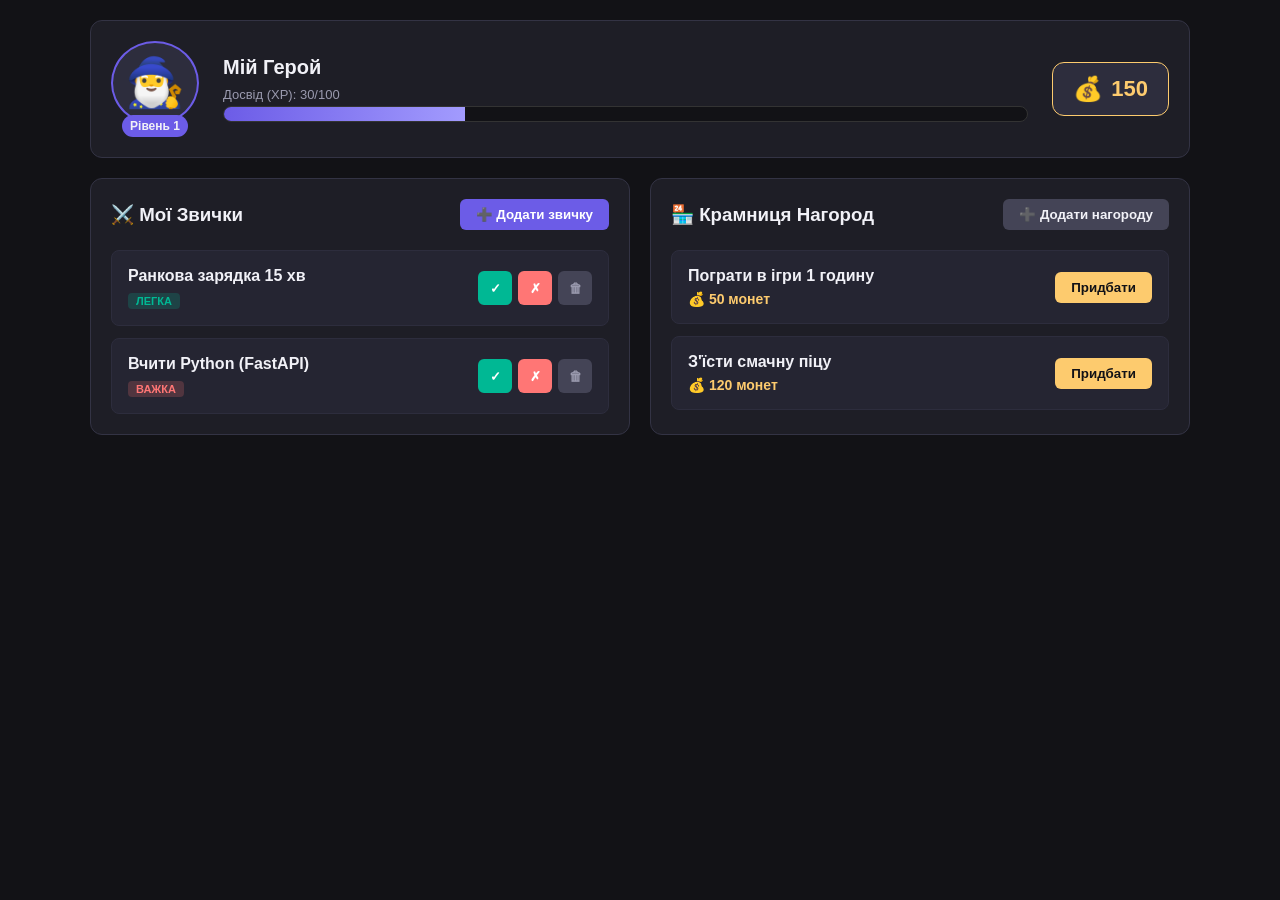
==== frontend/index.html @ 63338937 "feat: додано структуру папок та перші файли" ====
<!DOCTYPE html>
<html lang="ua">
<head>
    <meta charset="UTF-8">
    <meta name="viewport" content="width=device-width, initial-scale=1.0">
    <title>HabitRPG - Трекер Звичок</title>
    <link rel="stylesheet" href="style.css">
</head>
<body>

    <div class="app-container">
        
        <header class="profile-header">
            <div class="avatar-container">
                <div class="avatar-placeholder">🧙‍♂️</div>
                <div class="level-badge">Рівень <span id="hero-level">1</span></div>
            </div>
            
            <div class="stats-container">
                <h2 class="hero-name">Мій Герой</h2>
                
                <div class="stat-bar-container">
                    <span class="stat-label">Досвід (XP): <span id="xp-text">30/100</span></span>
                    <div class="bar-outer">
                        <div id="xp-bar-inner" class="bar-inner xp-color" style="width: 30%;"></div>
                    </div>
                </div>
            </div>

            <div class="gold-container">
                <span class="gold-icon">💰</span>
                <span id="gold-count" class="gold-value">150</span>
            </div>
        </header>

        <main class="main-content">
            
            <section class="column-section habits-section">
                <div class="section-header">
                    <h3>⚔️ Мої Звички</h3>
                    <button id="add-habit-btn" class="btn btn-primary">➕ Додати звичку</button>
                </div>

                <div id="habits-list" class="cards-list">
                    
                    <div class="card habit-card" data-id="1">
                        <div class="card-info">
                            <h4 class="card-title">Ранкова зарядка 15 хв</h4>
                            <span class="badge badge-easy">Легка</span>
                        </div>
                        <div class="card-actions">
                            <button class="action-btn btn-success" title="Виконано">✓</button>
                            <button class="action-btn btn-danger" title="Пропущено">✗</button>
                            <button class="action-btn btn-delete" title="Видалити">🗑</button>
                        </div>
                    </div>

                    <div class="card habit-card" data-id="2">
                        <div class="card-info">
                            <h4 class="card-title">Вчити Python (FastAPI)</h4>
                            <span class="badge badge-hard">Важка</span>
                        </div>
                        <div class="card-actions">
                            <button class="action-btn btn-success" title="Виконано">✓</button>
                            <button class="action-btn btn-danger" title="Пропущено">✗</button>
                            <button class="action-btn btn-delete" title="Видалити">🗑</button>
                        </div>
                    </div>

                </div>
            </section>

            <section class="column-section shop-section">
                <div class="section-header">
                    <h3>🏪 Крамниця Нагород</h3>
                    <button id="add-reward-btn" class="btn btn-secondary">➕ Додати нагороду</button>
                </div>

                <div id="rewards-list" class="cards-list">
                    
                    <div class="card reward-card" data-id="101">
                        <div class="card-info">
                            <h4 class="card-title">Пограти в ігри 1 годину</h4>
                            <div class="reward-cost">💰 50 монет</div>
                        </div>
                        <button class="btn btn-buy">Придбати</button>
                    </div>

                    <div class="card reward-card" data-id="102">
                        <div class="card-info">
                            <h4 class="card-title">З'їсти смачну піцу</h4>
                            <div class="reward-cost">💰 120 монет</div>
                        </div>
                        <button class="btn btn-buy">Придбати</button>
                    </div>

                </div>
            </section>

        </main>

        <div id="habit-modal" class="modal-overlay hidden">
            <div class="modal-window">
                <h4>Створення нової звички</h4>
                <form id="habit-form">
                    <div class="form-group">
                        <label for="habit-title">Назва звички:</label>
                        <input type="text" id="habit-title" placeholder="Наприклад: Пити воду" required>
                    </div>
                    <div class="form-group">
                        <label for="habit-difficulty">Складність (впливає на нагороду):</label>
                        <select id="habit-difficulty">
                            <option value="easy">Легка (+10 XP)</option>
                            <option value="medium">Середня (+20 XP)</option>
                            <option value="hard">Важка (+40 XP)</option>
                        </select>
                    </div>
                    <div class="modal-buttons">
                        <button type="button" id="modal-cancel-btn" class="btn btn-secondary">Скасувати</button>
                        <button type="submit" class="btn btn-primary">Зберегти</button>
                    </div>
                </form>
            </div>
        </div>

    </div>

</body>
</html>
---- frontend/style.css ----
/* Базові скидання та змінні */
:root {
    --bg-color: #121216;
    --panel-bg: #1e1e26;
    --card-bg: #252532;
    --text-color: #f1f1f7;
    --text-muted: #9a9aae;
    --primary-color: #6c5ce7;
    --secondary-color: #a29bfe;
    --success-color: #00b894;
    --danger-color: #ff7675;
    --gold-color: #fdcb6e;
    --border-radius: 12px;
}

* {
    box-sizing: border-box;
    margin: 0;
    padding: 0;
    font-family: 'Segoe UI', Tahoma, Geneva, Verdana, sans-serif;
}

body {
    background-color: var(--bg-color);
    color: var(--text-color);
    padding: 20px;
    display: flex;
    justify-content: center;
}

.app-container {
    width: 100%;
    max-width: 1100px;
    display: flex;
    flex-direction: column;
    gap: 20px;
}

/* 1. СТИЛІ ПРОФІЛЮ ГЕРОЯ */
.profile-header {
    background-color: var(--panel-bg);
    padding: 20px;
    border-radius: var(--border-radius);
    display: flex;
    align-items: center;
    gap: 24px;
    border: 1px solid #333344;
}

.avatar-container {
    position: relative;
    display: flex;
    flex-direction: column;
    align-items: center;
}

.avatar-placeholder {
    font-size: 48px;
    background: #2d2d3d;
    padding: 12px;
    border-radius: 50%;
    border: 2px solid var(--primary-color);
}

.level-badge {
    background-color: var(--primary-color);
    font-size: 12px;
    padding: 4px 8px;
    border-radius: 20px;
    font-weight: bold;
    margin-top: -10px;
    z-index: 1;
}

.stats-container {
    flex-grow: 1;
    display: flex;
    flex-direction: column;
    gap: 8px;
}

.hero-name {
    font-size: 20px;
}

.stat-bar-container {
    display: flex;
    flex-direction: column;
    gap: 4px;
}

.stat-label {
    font-size: 13px;
    color: var(--text-muted);
}

.bar-outer {
    background-color: #121216;
    height: 16px;
    border-radius: 8px;
    overflow: hidden;
    border: 1px solid #333;
}

.bar-inner {
    height: 100%;
    transition: width 0.3s ease;
}

.xp-color {
    background: linear-gradient(90deg, var(--primary-color), var(--secondary-color));
}

.gold-container {
    display: flex;
    align-items: center;
    gap: 8px;
    background-color: #2d2d3d;
    padding: 12px 20px;
    border-radius: var(--border-radius);
    border: 1px solid var(--gold-color);
}

.gold-icon {
    font-size: 24px;
}

.gold-value {
    font-size: 22px;
    font-weight: bold;
    color: var(--gold-color);
}

/* СТИЛІ ОСНОВНОГО КОНТЕНТУ (Два стовпчики) */
.main-content {
    display: flex;
    flex-wrap: wrap;
    gap: 20px;
}

.column-section {
    flex: 1;
    min-width: 320px;
    background-color: var(--panel-bg);
    padding: 20px;
    border-radius: var(--border-radius);
    border: 1px solid #333344;
}

.section-header {
    display: flex;
    justify-content: space-between;
    align-items: center;
    margin-bottom: 20px;
}

.cards-list {
    display: flex;
    flex-direction: column;
    gap: 12px;
}

/* ЗАГАЛЬНІ СТИЛІ КАРТОК (Звички та Нагороди) */
.card {
    background-color: var(--card-bg);
    padding: 16px;
    border-radius: 8px;
    display: flex;
    justify-content: space-between;
    align-items: center;
    border: 1px solid #2d2d3d;
    transition: transform 0.2s, border-color 0.2s;
}

.card:hover {
    transform: translateY(-2px);
    border-color: #44445c;
}

.card-title {
    font-size: 16px;
    margin-bottom: 6px;
}

/* Бейджи складності */
.badge {
    font-size: 11px;
    padding: 2px 8px;
    border-radius: 4px;
    font-weight: bold;
    text-transform: uppercase;
}
.badge-easy { background-color: rgba(0, 184, 148, 0.2); color: var(--success-color); }
.badge-medium { background-color: rgba(253, 203, 110, 0.2); color: var(--gold-color); }
.badge-hard { background-color: rgba(255, 118, 117, 0.2); color: var(--danger-color); }

/* Кнопки дій на картках */
.card-actions {
    display: flex;
    gap: 6px;
}

.action-btn {
    border: none;
    width: 34px;
    height: 34px;
    border-radius: 6px;
    font-weight: bold;
    cursor: pointer;
    color: white;
    transition: opacity 0.2s;
}

.action-btn:hover { opacity: 0.8; }
.btn-success { background-color: var(--success-color); }
.btn-danger { background-color: var(--danger-color); }
.btn-delete { background-color: #444456; color: var(--text-muted); }
.btn-delete:hover { background-color: var(--danger-color); color: white; }

/* Крамниця */
.reward-cost {
    font-size: 14px;
    color: var(--gold-color);
    font-weight: bold;
}

/* ЗАГАЛЬНІ КНОПКИ */
.btn {
    padding: 8px 16px;
    border-radius: 6px;
    border: none;
    font-weight: bold;
    cursor: pointer;
    transition: background-color 0.2s;
}
.btn-primary { background-color: var(--primary-color); color: white; }
.btn-primary:hover { background-color: #5b4cc4; }
.btn-secondary { background-color: #444456; color: var(--text-color); }
.btn-secondary:hover { background-color: #55556d; }
.btn-buy { background-color: var(--gold-color); color: #121216; }
.btn-buy:hover { background-color: #e1b15b; }

/* 3. МОДАЛЬНЕ ВІКНО */
.modal-overlay {
    position: fixed;
    top: 0; left: 0; width: 100%; height: 100%;
    background-color: rgba(0,0,0,0.7);
    display: flex; justify-content: center; align-items: center;
    z-index: 100;
}

.modal-window {
    background-color: var(--panel-bg);
    padding: 24px;
    border-radius: var(--border-radius);
    width: 100%;
    max-width: 400px;
    border: 1px solid var(--primary-color);
}

.modal-window h4 { margin-bottom: 16px; font-size: 18px; }

.form-group {
    display: flex;
    flex-direction: column;
    gap: 6px;
    margin-bottom: 16px;
}

.form-group label { font-size: 14px; color: var(--text-muted); }

.form-group input, .form-group select {
    padding: 10px;
    border-radius: 6px;
    border: 1px solid #333344;
    background-color: var(--card-bg);
    color: white;
    font-size: 14px;
}

.modal-buttons {
    display: flex;
    justify-content: flex-end;
    gap: 10px;
    margin-top: 20px;
}

/* Клас для приховування елементів (для JS) */
.hidden {
    display: none !important;
}
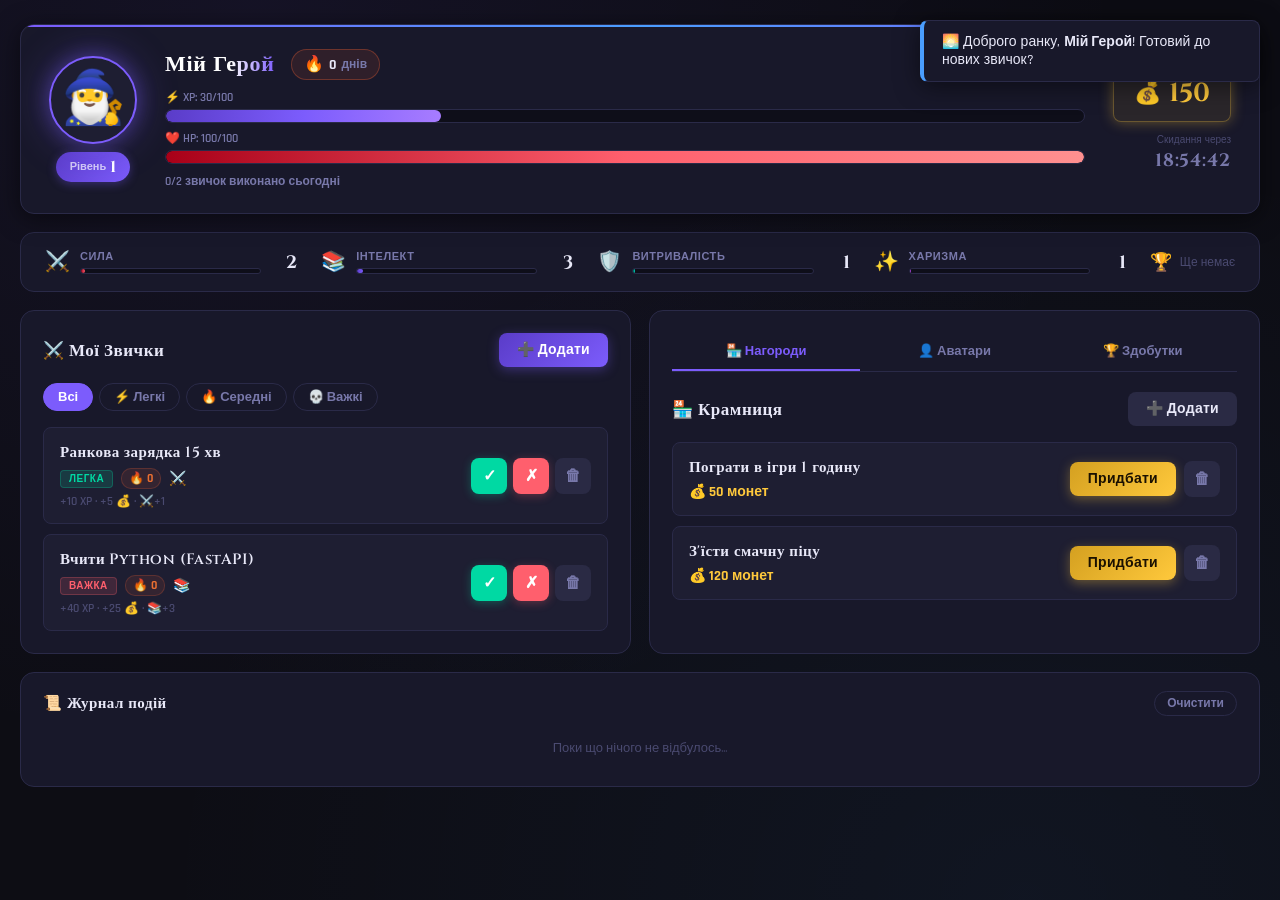
==== commit 51e21625: "feat: додано структуру папок та перші файли" ====
--- a/frontend/index.html
+++ b/frontend/index.html
@@ -3,127 +3,259 @@
 <head>
     <meta charset="UTF-8">
     <meta name="viewport" content="width=device-width, initial-scale=1.0">
-    <title>HabitRPG - Трекер Звичок</title>
+    <title>HabitRPG — Трекер Звичок</title>
+    <link rel="preconnect" href="https://fonts.googleapis.com">
+    <link href="https://fonts.googleapis.com/css2?family=Cinzel:wght@400;600;700;900&family=Rajdhani:wght@400;500;600;700&display=swap" rel="stylesheet">
     <link rel="stylesheet" href="style.css">
 </head>
 <body>
 
+    <div id="toast-container"></div>
+
     <div class="app-container">
-        
+
+        <!-- ══════════ HEADER ══════════ -->
         <header class="profile-header">
-            <div class="avatar-container">
-                <div class="avatar-placeholder">🧙‍♂️</div>
-                <div class="level-badge">Рівень <span id="hero-level">1</span></div>
-            </div>
-            
-            <div class="stats-container">
-                <h2 class="hero-name">Мій Герой</h2>
-                
-                <div class="stat-bar-container">
-                    <span class="stat-label">Досвід (XP): <span id="xp-text">30/100</span></span>
-                    <div class="bar-outer">
-                        <div id="xp-bar-inner" class="bar-inner xp-color" style="width: 30%;"></div>
-                    </div>
-                </div>
-            </div>
-
-            <div class="gold-container">
-                <span class="gold-icon">💰</span>
-                <span id="gold-count" class="gold-value">150</span>
+
+            <div class="avatar-section" id="open-avatar-shop" title="Натисни щоб змінити аватар">
+                <div class="avatar-frame">
+                    <div class="avatar-display" id="hero-avatar">🧙‍♂️</div>
+                    <div class="avatar-edit-badge">✏️</div>
+                </div>
+                <div class="level-badge">
+                    <span class="level-label">Рівень</span>
+                    <span id="hero-level" class="level-num">1</span>
+                </div>
+            </div>
+
+            <div class="hero-info">
+                <div class="hero-top-row">
+                    <h2 class="hero-name" id="hero-name">Мій Герой</h2>
+                    <div class="streak-badge" id="streak-badge">
+                        <span class="streak-fire">🔥</span>
+                        <span id="streak-count">0</span>
+                        <span class="streak-label">днів</span>
+                    </div>
+                </div>
+
+                <div class="bars-row">
+                    <div class="stat-bar-container">
+                        <span class="stat-label">⚡ XP: <span id="xp-text">30/100</span></span>
+                        <div class="bar-outer">
+                            <div id="xp-bar-inner" class="bar-inner xp-color" style="width:30%"></div>
+                        </div>
+                    </div>
+                    <div class="stat-bar-container">
+                        <span class="stat-label">❤️ HP: <span id="hp-text">100/100</span></span>
+                        <div class="bar-outer">
+                            <div id="hp-bar-inner" class="bar-inner hp-color" style="width:100%"></div>
+                        </div>
+                    </div>
+                </div>
+
+                <div class="hero-progress-info" id="habits-progress-text">0/0 звичок виконано сьогодні</div>
+            </div>
+
+            <div class="header-right">
+                <div class="gold-container">
+                    <span class="gold-icon">💰</span>
+                    <span id="gold-count" class="gold-value">150</span>
+                </div>
+                <div class="timer-box">
+                    <span class="timer-label">Скидання через</span>
+                    <span id="reset-timer" class="timer-value">--:--:--</span>
+                </div>
             </div>
         </header>
 
+        <!-- ══════════ CHAR STATS ══════════ -->
+        <div class="char-stats-panel">
+            <div class="char-stat">
+                <span class="char-stat-icon">⚔️</span>
+                <div class="char-stat-body">
+                    <span class="char-stat-name">Сила</span>
+                    <div class="mini-bar-outer">
+                        <div class="mini-bar-inner str-color" id="str-bar" style="width:10%"></div>
+                    </div>
+                </div>
+                <span class="char-stat-val" id="str-val">2</span>
+            </div>
+            <div class="char-stat">
+                <span class="char-stat-icon">📚</span>
+                <div class="char-stat-body">
+                    <span class="char-stat-name">Інтелект</span>
+                    <div class="mini-bar-outer">
+                        <div class="mini-bar-inner wis-color" id="wis-bar" style="width:15%"></div>
+                    </div>
+                </div>
+                <span class="char-stat-val" id="wis-val">3</span>
+            </div>
+            <div class="char-stat">
+                <span class="char-stat-icon">🛡️</span>
+                <div class="char-stat-body">
+                    <span class="char-stat-name">Витривалість</span>
+                    <div class="mini-bar-outer">
+                        <div class="mini-bar-inner end-color" id="end-bar" style="width:5%"></div>
+                    </div>
+                </div>
+                <span class="char-stat-val" id="end-val">1</span>
+            </div>
+            <div class="char-stat">
+                <span class="char-stat-icon">✨</span>
+                <div class="char-stat-body">
+                    <span class="char-stat-name">Харизма</span>
+                    <div class="mini-bar-outer">
+                        <div class="mini-bar-inner cha-color" id="cha-bar" style="width:5%"></div>
+                    </div>
+                </div>
+                <span class="char-stat-val" id="cha-val">1</span>
+            </div>
+            <div class="ach-mini-section">
+                <span class="ach-mini-label">🏆</span>
+                <div id="achievements-row" class="ach-icons-row"></div>
+            </div>
+        </div>
+
+        <!-- ══════════ MAIN ══════════ -->
         <main class="main-content">
-            
+
+            <!-- LEFT: Habits -->
             <section class="column-section habits-section">
                 <div class="section-header">
-                    <h3>⚔️ Мої Звички</h3>
-                    <button id="add-habit-btn" class="btn btn-primary">➕ Додати звичку</button>
-                </div>
-
-                <div id="habits-list" class="cards-list">
-                    
-                    <div class="card habit-card" data-id="1">
-                        <div class="card-info">
-                            <h4 class="card-title">Ранкова зарядка 15 хв</h4>
-                            <span class="badge badge-easy">Легка</span>
-                        </div>
-                        <div class="card-actions">
-                            <button class="action-btn btn-success" title="Виконано">✓</button>
-                            <button class="action-btn btn-danger" title="Пропущено">✗</button>
-                            <button class="action-btn btn-delete" title="Видалити">🗑</button>
-                        </div>
-                    </div>
-
-                    <div class="card habit-card" data-id="2">
-                        <div class="card-info">
-                            <h4 class="card-title">Вчити Python (FastAPI)</h4>
-                            <span class="badge badge-hard">Важка</span>
-                        </div>
-                        <div class="card-actions">
-                            <button class="action-btn btn-success" title="Виконано">✓</button>
-                            <button class="action-btn btn-danger" title="Пропущено">✗</button>
-                            <button class="action-btn btn-delete" title="Видалити">🗑</button>
-                        </div>
-                    </div>
-
-                </div>
+                    <h3 class="section-title">⚔️ Мої Звички</h3>
+                    <button id="add-habit-btn" class="btn btn-primary">➕ Додати</button>
+                </div>
+                <div class="filter-row">
+                    <button class="filter-btn active" data-filter="all">Всі</button>
+                    <button class="filter-btn" data-filter="easy">⚡ Легкі</button>
+                    <button class="filter-btn" data-filter="medium">🔥 Середні</button>
+                    <button class="filter-btn" data-filter="hard">💀 Важкі</button>
+                </div>
+                <div id="habits-list" class="cards-list"></div>
             </section>
 
+            <!-- RIGHT: Tabs -->
             <section class="column-section shop-section">
-                <div class="section-header">
-                    <h3>🏪 Крамниця Нагород</h3>
-                    <button id="add-reward-btn" class="btn btn-secondary">➕ Додати нагороду</button>
-                </div>
-
-                <div id="rewards-list" class="cards-list">
-                    
-                    <div class="card reward-card" data-id="101">
-                        <div class="card-info">
-                            <h4 class="card-title">Пограти в ігри 1 годину</h4>
-                            <div class="reward-cost">💰 50 монет</div>
-                        </div>
-                        <button class="btn btn-buy">Придбати</button>
-                    </div>
-
-                    <div class="card reward-card" data-id="102">
-                        <div class="card-info">
-                            <h4 class="card-title">З'їсти смачну піцу</h4>
-                            <div class="reward-cost">💰 120 монет</div>
-                        </div>
-                        <button class="btn btn-buy">Придбати</button>
-                    </div>
-
+                <div class="tabs-row">
+                    <button class="tab-btn active" data-tab="rewards">🏪 Нагороди</button>
+                    <button class="tab-btn" data-tab="avatars">👤 Аватари</button>
+                    <button class="tab-btn" data-tab="achievements">🏆 Здобутки</button>
+                </div>
+
+                <!-- Tab: Rewards -->
+                <div id="tab-rewards" class="tab-content">
+                    <div class="section-header">
+                        <h3 class="section-title">🏪 Крамниця</h3>
+                        <button id="add-reward-btn" class="btn btn-secondary">➕ Додати</button>
+                    </div>
+                    <div id="rewards-list" class="cards-list"></div>
+                </div>
+
+                <!-- Tab: Avatar Shop -->
+                <div id="tab-avatars" class="tab-content hidden">
+                    <div class="section-header">
+                        <h3 class="section-title">👤 Магазин Аватарів</h3>
+                        <div class="gold-mini">💰 <span id="avatar-gold">0</span></div>
+                    </div>
+                    <div id="avatar-grid" class="avatar-shop-grid"></div>
+                </div>
+
+                <!-- Tab: Achievements -->
+                <div id="tab-achievements" class="tab-content hidden">
+                    <div class="section-header">
+                        <h3 class="section-title">🏆 Досягнення</h3>
+                        <span class="ach-count" id="ach-count-label">0/11</span>
+                    </div>
+                    <div id="achievements-list" class="achievements-grid"></div>
                 </div>
             </section>
 
         </main>
 
-        <div id="habit-modal" class="modal-overlay hidden">
-            <div class="modal-window">
-                <h4>Створення нової звички</h4>
-                <form id="habit-form">
-                    <div class="form-group">
-                        <label for="habit-title">Назва звички:</label>
-                        <input type="text" id="habit-title" placeholder="Наприклад: Пити воду" required>
-                    </div>
-                    <div class="form-group">
-                        <label for="habit-difficulty">Складність (впливає на нагороду):</label>
-                        <select id="habit-difficulty">
-                            <option value="easy">Легка (+10 XP)</option>
-                            <option value="medium">Середня (+20 XP)</option>
-                            <option value="hard">Важка (+40 XP)</option>
-                        </select>
-                    </div>
-                    <div class="modal-buttons">
-                        <button type="button" id="modal-cancel-btn" class="btn btn-secondary">Скасувати</button>
-                        <button type="submit" class="btn btn-primary">Зберегти</button>
-                    </div>
-                </form>
-            </div>
-        </div>
-
+        <!-- ══════════ LOG ══════════ -->
+        <div class="activity-log-panel">
+            <div class="log-header">
+                <h4 class="log-title">📜 Журнал подій</h4>
+                <button id="clear-log-btn" class="btn-clear-log">Очистити</button>
+            </div>
+            <div id="activity-log" class="activity-log">
+                <div class="log-empty">Поки що нічого не відбулось...</div>
+            </div>
+        </div>
+
+    </div><!-- .app-container -->
+
+    <!-- ══════════ MODALS ══════════ -->
+
+    <!-- Add Habit -->
+    <div id="habit-modal" class="modal-overlay hidden">
+        <div class="modal-window">
+            <div class="modal-header">
+                <h4 class="modal-title">⚔️ Нова Звичка</h4>
+                <button class="modal-close" id="habit-modal-close">✕</button>
+            </div>
+            <div class="form-group">
+                <label for="habit-title">Назва звички</label>
+                <input type="text" id="habit-title" placeholder="Наприклад: Пити воду">
+            </div>
+            <div class="form-group">
+                <label for="habit-difficulty">Складність</label>
+                <select id="habit-difficulty">
+                    <option value="easy">⚡ Легка — +10 XP, +5 💰</option>
+                    <option value="medium">🔥 Середня — +20 XP, +12 💰</option>
+                    <option value="hard">💀 Важка — +40 XP, +25 💰</option>
+                </select>
+            </div>
+            <div class="form-group">
+                <label for="habit-stat">Характеристика зростає</label>
+                <select id="habit-stat">
+                    <option value="str">⚔️ Сила (фізичні звички)</option>
+                    <option value="wis">📚 Мудрість (навчання)</option>
+                    <option value="end">🛡️ Витривалість (здоров'я)</option>
+                    <option value="cha">✨ Харизма (соціальне)</option>
+                </select>
+            </div>
+            <div class="modal-buttons">
+                <button id="habit-modal-cancel" class="btn btn-secondary">Скасувати</button>
+                <button id="habit-modal-save" class="btn btn-primary">Зберегти ⚔️</button>
+            </div>
+        </div>
     </div>
 
+    <!-- Add Reward -->
+    <div id="reward-modal" class="modal-overlay hidden">
+        <div class="modal-window">
+            <div class="modal-header">
+                <h4 class="modal-title">🏪 Нова Нагорода</h4>
+                <button class="modal-close" id="reward-modal-close">✕</button>
+            </div>
+            <div class="form-group">
+                <label for="reward-title">Назва нагороди</label>
+                <input type="text" id="reward-title" placeholder="Наприклад: Переглянути серіал">
+            </div>
+            <div class="form-group">
+                <label for="reward-cost">Вартість (монети 💰)</label>
+                <input type="number" id="reward-cost" placeholder="50" min="1">
+            </div>
+            <div class="modal-buttons">
+                <button id="reward-modal-cancel" class="btn btn-secondary">Скасувати</button>
+                <button id="reward-modal-save" class="btn btn-primary">Зберегти 🏪</button>
+            </div>
+        </div>
+    </div>
+
+    <!-- Level Up -->
+    <div id="levelup-modal" class="modal-overlay hidden">
+        <div class="modal-window levelup-window">
+            <div class="levelup-stars">✨ ⭐ ✨</div>
+            <div class="levelup-text">РІВЕНЬ ВИЩЕ!</div>
+            <div class="levelup-num" id="levelup-num">2</div>
+            <p class="levelup-desc">Ти став сильнішим! Продовжуй у тому ж дусі, герою!</p>
+            <div class="levelup-bonuses" id="levelup-bonuses"></div>
+            <button id="levelup-close" class="btn btn-primary">Продовжити ⚔️</button>
+        </div>
+    </div>
+
+    <script src="script.js"></script>
 </body>
 </html>
--- a/frontend/style.css
+++ b/frontend/style.css
@@ -1,291 +1,782 @@
-/* Базові скидання та змінні */
+/* ═══════════════════════════════════════
+   HABIT RPG — Enhanced Style
+   Dark Fantasy + Glow Aesthetic
+═══════════════════════════════════════ */
+
 :root {
-    --bg-color: #121216;
-    --panel-bg: #1e1e26;
-    --card-bg: #252532;
-    --text-color: #f1f1f7;
-    --text-muted: #9a9aae;
-    --primary-color: #6c5ce7;
-    --secondary-color: #a29bfe;
-    --success-color: #00b894;
-    --danger-color: #ff7675;
-    --gold-color: #fdcb6e;
-    --border-radius: 12px;
-}
-
-* {
-    box-sizing: border-box;
-    margin: 0;
-    padding: 0;
-    font-family: 'Segoe UI', Tahoma, Geneva, Verdana, sans-serif;
-}
+    --bg:          #0d0d14;
+    --bg2:         #12121e;
+    --panel:       #18182a;
+    --card:        #1e1e32;
+    --card-hover:  #242440;
+    --border:      #2a2a48;
+    --border-glow: #4a4a8a;
+
+    --text:        #e8e8f8;
+    --text-muted:  #7878aa;
+    --text-dim:    #4a4a70;
+
+    --purple:      #7c5cfc;
+    --purple-dark: #5a3cc8;
+    --purple-glow: rgba(124,92,252,0.35);
+    --blue:        #4a9eff;
+    --blue-glow:   rgba(74,158,255,0.3);
+    --green:       #00d9a3;
+    --green-glow:  rgba(0,217,163,0.3);
+    --red:         #ff5f6d;
+    --red-glow:    rgba(255,95,109,0.3);
+    --gold:        #ffc93c;
+    --gold-dark:   #d4a020;
+    --gold-glow:   rgba(255,201,60,0.35);
+    --teal:        #00cfb4;
+
+    /* Rarity colors */
+    --common:      #9a9ab0;
+    --uncommon:    #00d9a3;
+    --rare:        #4a9eff;
+    --epic:        #c07cff;
+    --legendary:   #ffc93c;
+
+    --radius:      14px;
+    --radius-sm:   8px;
+    --shadow:      0 4px 24px rgba(0,0,0,0.5);
+}
+
+* { box-sizing: border-box; margin: 0; padding: 0; }
 
 body {
-    background-color: var(--bg-color);
-    color: var(--text-color);
-    padding: 20px;
+    background-color: var(--bg);
+    background-image:
+        radial-gradient(ellipse at 20% 0%, rgba(124,92,252,0.08) 0%, transparent 60%),
+        radial-gradient(ellipse at 80% 100%, rgba(74,158,255,0.06) 0%, transparent 60%);
+    color: var(--text);
+    font-family: 'Rajdhani', 'Segoe UI', sans-serif;
+    font-size: 15px;
+    min-height: 100vh;
+    padding: 24px 20px 40px;
     display: flex;
     justify-content: center;
+}
+
+h1,h2,h3,h4,h5 {
+    font-family: 'Cinzel', Georgia, serif;
+    font-weight: 700;
+    letter-spacing: 0.03em;
 }
 
 .app-container {
     width: 100%;
-    max-width: 1100px;
+    max-width: 1260px;
     display: flex;
     flex-direction: column;
-    gap: 20px;
-}
-
-/* 1. СТИЛІ ПРОФІЛЮ ГЕРОЯ */
+    gap: 18px;
+}
+
+/* ═══ TOAST ═══ */
+#toast-container {
+    position: fixed;
+    top: 20px;
+    right: 20px;
+    z-index: 9999;
+    display: flex;
+    flex-direction: column;
+    gap: 10px;
+    pointer-events: none;
+}
+.toast {
+    background: var(--panel);
+    border: 1px solid var(--border);
+    border-left: 4px solid var(--purple);
+    color: var(--text);
+    padding: 12px 18px;
+    border-radius: var(--radius-sm);
+    font-size: 14px;
+    font-family: 'Rajdhani', sans-serif;
+    font-weight: 500;
+    max-width: 340px;
+    opacity: 0;
+    transform: translateX(30px);
+    transition: opacity 0.3s, transform 0.3s;
+    box-shadow: var(--shadow);
+    pointer-events: auto;
+}
+.toast.toast-visible { opacity: 1; transform: translateX(0); }
+.toast-success { border-left-color: var(--green); }
+.toast-danger  { border-left-color: var(--red); }
+.toast-warning { border-left-color: var(--gold); }
+.toast-achievement { border-left-color: var(--legendary); background: #1e1a00; }
+.toast-info    { border-left-color: var(--blue); }
+
+/* ═══ PROFILE HEADER ═══ */
 .profile-header {
-    background-color: var(--panel-bg);
-    padding: 20px;
-    border-radius: var(--border-radius);
-    display: flex;
-    align-items: center;
-    gap: 24px;
-    border: 1px solid #333344;
-}
-
-.avatar-container {
+    background: var(--panel);
+    border: 1px solid var(--border);
+    border-radius: var(--radius);
+    padding: 24px 28px;
+    display: flex;
+    align-items: center;
+    gap: 28px;
+    box-shadow: var(--shadow), inset 0 1px 0 rgba(255,255,255,0.04);
     position: relative;
+    overflow: hidden;
+}
+.profile-header::before {
+    content: '';
+    position: absolute;
+    top: 0; left: 0; right: 0;
+    height: 2px;
+    background: linear-gradient(90deg, var(--purple), var(--blue), var(--purple));
+}
+
+/* Avatar */
+.avatar-section {
+    cursor: pointer;
     display: flex;
     flex-direction: column;
     align-items: center;
-}
-
-.avatar-placeholder {
-    font-size: 48px;
-    background: #2d2d3d;
-    padding: 12px;
+    gap: 8px;
+    flex-shrink: 0;
+}
+.avatar-frame {
+    position: relative;
+    width: 88px;
+    height: 88px;
     border-radius: 50%;
-    border: 2px solid var(--primary-color);
-}
-
+    background: var(--card);
+    border: 2px solid var(--purple);
+    display: flex;
+    align-items: center;
+    justify-content: center;
+    box-shadow: 0 0 20px var(--purple-glow), 0 0 40px var(--purple-glow);
+    transition: box-shadow 0.3s, border-color 0.3s;
+}
+.avatar-section:hover .avatar-frame {
+    border-color: var(--blue);
+    box-shadow: 0 0 24px var(--blue-glow), 0 0 50px var(--blue-glow);
+}
+.avatar-display {
+    font-size: 52px;
+    line-height: 1;
+    user-select: none;
+}
+.avatar-edit-badge {
+    position: absolute;
+    bottom: 0; right: 0;
+    background: var(--purple);
+    border-radius: 50%;
+    width: 26px; height: 26px;
+    display: flex; align-items: center; justify-content: center;
+    font-size: 12px;
+    border: 2px solid var(--panel);
+    opacity: 0;
+    transition: opacity 0.2s;
+}
+.avatar-section:hover .avatar-edit-badge { opacity: 1; }
 .level-badge {
-    background-color: var(--primary-color);
-    font-size: 12px;
-    padding: 4px 8px;
+    background: linear-gradient(135deg, var(--purple-dark), var(--purple));
+    padding: 4px 14px;
     border-radius: 20px;
-    font-weight: bold;
-    margin-top: -10px;
-    z-index: 1;
-}
-
-.stats-container {
-    flex-grow: 1;
-    display: flex;
-    flex-direction: column;
-    gap: 8px;
-}
-
+    display: flex;
+    align-items: center;
+    gap: 4px;
+    box-shadow: 0 2px 10px var(--purple-glow);
+}
+.level-label { font-size: 11px; color: rgba(255,255,255,0.7); font-weight: 600; }
+.level-num   { font-size: 16px; font-weight: 700; color: #fff; font-family: 'Cinzel', serif; }
+
+/* Hero Info */
+.hero-info { flex: 1; display: flex; flex-direction: column; gap: 10px; }
+.hero-top-row { display: flex; align-items: center; gap: 16px; }
 .hero-name {
-    font-size: 20px;
-}
-
-.stat-bar-container {
-    display: flex;
-    flex-direction: column;
-    gap: 4px;
-}
-
-.stat-label {
-    font-size: 13px;
-    color: var(--text-muted);
-}
-
+    font-size: 22px;
+    color: var(--text);
+    font-family: 'Cinzel', serif;
+    background: linear-gradient(90deg, #fff 60%, var(--purple));
+    -webkit-background-clip: text;
+    -webkit-text-fill-color: transparent;
+    background-clip: text;
+}
+
+/* Streak */
+.streak-badge {
+    display: flex;
+    align-items: center;
+    gap: 5px;
+    background: rgba(255, 100, 50, 0.1);
+    border: 1px solid rgba(255, 100, 50, 0.3);
+    padding: 4px 12px;
+    border-radius: 20px;
+    font-size: 14px;
+    font-weight: 700;
+}
+.streak-fire { font-size: 16px; }
+.streak-label { color: var(--text-muted); font-size: 12px; }
+.streak-badge.streak-epic {
+    border-color: var(--gold);
+    background: rgba(255,201,60,0.15);
+    animation: streakPulse 2s ease infinite;
+}
+@keyframes streakPulse {
+    0%, 100% { box-shadow: 0 0 8px rgba(255,201,60,0.2); }
+    50%       { box-shadow: 0 0 18px rgba(255,201,60,0.5); }
+}
+
+/* Bars */
+.bars-row { display: flex; flex-direction: column; gap: 8px; }
+.stat-bar-container { display: flex; flex-direction: column; gap: 4px; }
+.stat-label { font-size: 12px; color: var(--text-muted); font-weight: 600; }
 .bar-outer {
-    background-color: #121216;
-    height: 16px;
-    border-radius: 8px;
+    background: rgba(0,0,0,0.4);
+    height: 14px;
+    border-radius: 7px;
     overflow: hidden;
-    border: 1px solid #333;
-}
-
+    border: 1px solid var(--border);
+}
 .bar-inner {
     height: 100%;
-    transition: width 0.3s ease;
-}
-
-.xp-color {
-    background: linear-gradient(90deg, var(--primary-color), var(--secondary-color));
-}
-
+    border-radius: 7px;
+    transition: width 0.6s cubic-bezier(0.4,0,0.2,1);
+    position: relative;
+    overflow: hidden;
+}
+.bar-inner::after {
+    content: '';
+    position: absolute;
+    top: 0; left: -100%;
+    width: 60%;
+    height: 100%;
+    background: linear-gradient(90deg, transparent, rgba(255,255,255,0.25), transparent);
+    animation: shimmer 2.5s ease infinite;
+}
+@keyframes shimmer {
+    0%   { left: -100%; }
+    100% { left: 200%; }
+}
+.xp-color  { background: linear-gradient(90deg, var(--purple-dark), var(--purple), #a77cff); }
+.hp-color  { background: linear-gradient(90deg, #a80018, var(--red), #ff9090); }
+.hp-color.hp-warning  { background: linear-gradient(90deg, #a86000, var(--gold)); }
+.hp-color.hp-critical {
+    background: linear-gradient(90deg, #400000, var(--red));
+    animation: hpBlink 1s ease infinite;
+}
+@keyframes hpBlink {
+    0%, 100% { opacity: 1; }
+    50% { opacity: 0.5; }
+}
+
+.hero-progress-info {
+    font-size: 12px;
+    color: var(--text-muted);
+    font-weight: 600;
+}
+
+/* Header Right */
+.header-right { display: flex; flex-direction: column; gap: 12px; align-items: flex-end; }
 .gold-container {
     display: flex;
     align-items: center;
     gap: 8px;
-    background-color: #2d2d3d;
-    padding: 12px 20px;
-    border-radius: var(--border-radius);
-    border: 1px solid var(--gold-color);
-}
-
-.gold-icon {
-    font-size: 24px;
-}
-
-.gold-value {
-    font-size: 22px;
-    font-weight: bold;
-    color: var(--gold-color);
-}
-
-/* СТИЛІ ОСНОВНОГО КОНТЕНТУ (Два стовпчики) */
-.main-content {
-    display: flex;
+    background: rgba(255,201,60,0.08);
+    border: 1px solid rgba(255,201,60,0.3);
+    padding: 10px 20px;
+    border-radius: var(--radius-sm);
+    box-shadow: 0 0 14px var(--gold-glow);
+}
+.gold-icon  { font-size: 22px; }
+.gold-value { font-size: 26px; font-weight: 700; color: var(--gold); font-family: 'Cinzel', serif; }
+.timer-box { text-align: right; }
+.timer-label { font-size: 10px; color: var(--text-dim); display: block; margin-bottom: 2px; }
+.timer-value { font-size: 18px; font-weight: 700; color: var(--text-muted); font-family: 'Cinzel', serif; letter-spacing: 0.05em; }
+
+/* ═══ CHAR STATS PANEL ═══ */
+.char-stats-panel {
+    background: var(--panel);
+    border: 1px solid var(--border);
+    border-radius: var(--radius);
+    padding: 16px 24px;
+    display: flex;
+    align-items: center;
+    gap: 24px;
     flex-wrap: wrap;
-    gap: 20px;
-}
-
+}
+.char-stat { display: flex; align-items: center; gap: 10px; flex: 1; min-width: 160px; }
+.char-stat-icon { font-size: 20px; }
+.char-stat-body { flex: 1; display: flex; flex-direction: column; gap: 4px; }
+.char-stat-name { font-size: 11px; color: var(--text-muted); font-weight: 600; text-transform: uppercase; letter-spacing: 0.05em; }
+.mini-bar-outer {
+    height: 6px;
+    background: rgba(0,0,0,0.4);
+    border-radius: 3px;
+    overflow: hidden;
+    border: 1px solid var(--border);
+}
+.mini-bar-inner {
+    height: 100%;
+    border-radius: 3px;
+    transition: width 0.6s cubic-bezier(0.4,0,0.2,1);
+}
+.str-color { background: linear-gradient(90deg, #a00020, var(--red)); }
+.wis-color { background: linear-gradient(90deg, var(--purple-dark), var(--purple)); }
+.end-color { background: linear-gradient(90deg, #006060, var(--teal)); }
+.cha-color { background: linear-gradient(90deg, #8000a0, var(--epic)); }
+.char-stat-val { font-size: 18px; font-weight: 700; color: var(--text); font-family: 'Cinzel', serif; min-width: 26px; text-align: right; }
+
+/* Achievements mini */
+.ach-mini-section { display: flex; align-items: center; gap: 8px; margin-left: auto; }
+.ach-mini-label { font-size: 18px; }
+.ach-icons-row { display: flex; gap: 6px; }
+.ach-icon-mini {
+    font-size: 20px;
+    background: rgba(255,255,255,0.05);
+    border: 1px solid var(--border);
+    border-radius: 6px;
+    padding: 4px;
+    cursor: default;
+    transition: transform 0.2s;
+}
+.ach-icon-mini:hover { transform: scale(1.3); }
+.ach-empty { font-size: 12px; color: var(--text-dim); }
+
+/* ═══ MAIN LAYOUT ═══ */
+.main-content { display: flex; flex-wrap: wrap; gap: 18px; }
 .column-section {
     flex: 1;
-    min-width: 320px;
-    background-color: var(--panel-bg);
-    padding: 20px;
-    border-radius: var(--border-radius);
-    border: 1px solid #333344;
-}
-
-.section-header {
+    min-width: 340px;
+    background: var(--panel);
+    border: 1px solid var(--border);
+    border-radius: var(--radius);
+    padding: 22px;
+    display: flex;
+    flex-direction: column;
+    gap: 16px;
+}
+.section-header { display: flex; justify-content: space-between; align-items: center; }
+.section-title { font-size: 17px; color: var(--text); font-family: 'Cinzel', serif; }
+
+/* Filters */
+.filter-row { display: flex; gap: 6px; flex-wrap: wrap; }
+.filter-btn {
+    padding: 5px 14px;
+    border-radius: 20px;
+    border: 1px solid var(--border);
+    background: transparent;
+    color: var(--text-muted);
+    font-size: 13px;
+    font-weight: 600;
+    cursor: pointer;
+    font-family: 'Rajdhani', sans-serif;
+    transition: all 0.2s;
+}
+.filter-btn:hover { border-color: var(--border-glow); color: var(--text); }
+.filter-btn.active { background: var(--purple); border-color: var(--purple); color: #fff; }
+
+/* Tabs */
+.tabs-row { display: flex; border-bottom: 1px solid var(--border); margin-bottom: 4px; }
+.tab-btn {
+    flex: 1;
+    padding: 10px 6px;
+    border: none;
+    background: transparent;
+    color: var(--text-muted);
+    font-size: 13px;
+    font-weight: 700;
+    cursor: pointer;
+    font-family: 'Rajdhani', sans-serif;
+    border-bottom: 2px solid transparent;
+    transition: all 0.2s;
+    white-space: nowrap;
+}
+.tab-btn:hover { color: var(--text); }
+.tab-btn.active { color: var(--purple); border-bottom-color: var(--purple); }
+.tab-content { display: flex; flex-direction: column; gap: 16px; }
+.tab-content.hidden { display: none; }
+
+/* ═══ CARDS ═══ */
+.cards-list { display: flex; flex-direction: column; gap: 10px; }
+.card {
+    background: var(--card);
+    border: 1px solid var(--border);
+    border-radius: var(--radius-sm);
+    padding: 14px 16px;
     display: flex;
     justify-content: space-between;
     align-items: center;
-    margin-bottom: 20px;
-}
-
-.cards-list {
-    display: flex;
-    flex-direction: column;
     gap: 12px;
-}
-
-/* ЗАГАЛЬНІ СТИЛІ КАРТОК (Звички та Нагороди) */
-.card {
-    background-color: var(--card-bg);
-    padding: 16px;
-    border-radius: 8px;
-    display: flex;
-    justify-content: space-between;
-    align-items: center;
-    border: 1px solid #2d2d3d;
-    transition: transform 0.2s, border-color 0.2s;
-}
-
-.card:hover {
-    transform: translateY(-2px);
-    border-color: #44445c;
-}
-
-.card-title {
-    font-size: 16px;
-    margin-bottom: 6px;
-}
-
-/* Бейджи складності */
+    transition: transform 0.2s, border-color 0.2s, box-shadow 0.2s;
+}
+.card:hover { transform: translateY(-2px); border-color: var(--border-glow); box-shadow: 0 6px 20px rgba(0,0,0,0.4); }
+.card-info { flex: 1; display: flex; flex-direction: column; gap: 5px; }
+.card-title { font-size: 15px; font-weight: 600; color: var(--text); }
+.card-meta { display: flex; align-items: center; gap: 8px; flex-wrap: wrap; }
+.habit-rewards { font-size: 12px; color: var(--text-dim); font-weight: 600; }
+
+/* Habit streak & stat mini */
+.habit-streak-mini {
+    font-size: 12px;
+    color: rgba(255, 120, 50, 0.9);
+    font-weight: 700;
+    background: rgba(255,100,50,0.1);
+    padding: 2px 7px;
+    border-radius: 10px;
+    border: 1px solid rgba(255,100,50,0.2);
+}
+.habit-stat-mini { font-size: 14px; }
+
+/* Habit done state */
+.habit-card.habit-done { opacity: 0.55; }
+.habit-card.habit-done .card-title { text-decoration: line-through; }
+.habit-card.habit-done .btn-success { background: #2a5a40 !important; cursor: default; }
+
+/* Badges */
 .badge {
-    font-size: 11px;
+    font-size: 10px;
     padding: 2px 8px;
     border-radius: 4px;
-    font-weight: bold;
+    font-weight: 700;
     text-transform: uppercase;
-}
-.badge-easy { background-color: rgba(0, 184, 148, 0.2); color: var(--success-color); }
-.badge-medium { background-color: rgba(253, 203, 110, 0.2); color: var(--gold-color); }
-.badge-hard { background-color: rgba(255, 118, 117, 0.2); color: var(--danger-color); }
-
-/* Кнопки дій на картках */
-.card-actions {
-    display: flex;
-    gap: 6px;
-}
-
+    letter-spacing: 0.05em;
+}
+.badge-easy   { background: rgba(0,217,163,0.15); color: var(--green); border: 1px solid rgba(0,217,163,0.25); }
+.badge-medium { background: rgba(255,201,60,0.15); color: var(--gold); border: 1px solid rgba(255,201,60,0.25); }
+.badge-hard   { background: rgba(255,95,109,0.15); color: var(--red); border: 1px solid rgba(255,95,109,0.25); }
+
+/* Card Actions */
+.card-actions { display: flex; gap: 6px; align-items: center; }
 .action-btn {
     border: none;
-    width: 34px;
-    height: 34px;
-    border-radius: 6px;
-    font-weight: bold;
+    width: 36px; height: 36px;
+    border-radius: var(--radius-sm);
+    font-size: 16px;
+    font-weight: 700;
     cursor: pointer;
     color: white;
-    transition: opacity 0.2s;
-}
-
-.action-btn:hover { opacity: 0.8; }
-.btn-success { background-color: var(--success-color); }
-.btn-danger { background-color: var(--danger-color); }
-.btn-delete { background-color: #444456; color: var(--text-muted); }
-.btn-delete:hover { background-color: var(--danger-color); color: white; }
-
-/* Крамниця */
+    transition: opacity 0.2s, transform 0.15s;
+    display: flex; align-items: center; justify-content: center;
+}
+.action-btn:hover { opacity: 0.85; transform: scale(1.08); }
+.btn-success { background: var(--green); box-shadow: 0 2px 10px var(--green-glow); }
+.btn-danger  { background: var(--red);   box-shadow: 0 2px 10px var(--red-glow); }
+.btn-delete  { background: #2a2a44; color: var(--text-muted); box-shadow: none; }
+.btn-delete:hover { background: var(--red); color: white; }
+
+/* Reward specific */
+.reward-actions { display: flex; gap: 8px; align-items: center; }
 .reward-cost {
     font-size: 14px;
-    color: var(--gold-color);
-    font-weight: bold;
-}
-
-/* ЗАГАЛЬНІ КНОПКИ */
+    color: var(--gold);
+    font-weight: 700;
+}
+
+/* ═══ BUTTONS ═══ */
 .btn {
-    padding: 8px 16px;
-    border-radius: 6px;
+    padding: 8px 18px;
+    border-radius: var(--radius-sm);
     border: none;
-    font-weight: bold;
-    cursor: pointer;
-    transition: background-color 0.2s;
-}
-.btn-primary { background-color: var(--primary-color); color: white; }
-.btn-primary:hover { background-color: #5b4cc4; }
-.btn-secondary { background-color: #444456; color: var(--text-color); }
-.btn-secondary:hover { background-color: #55556d; }
-.btn-buy { background-color: var(--gold-color); color: #121216; }
-.btn-buy:hover { background-color: #e1b15b; }
-
-/* 3. МОДАЛЬНЕ ВІКНО */
+    font-weight: 700;
+    cursor: pointer;
+    font-family: 'Rajdhani', sans-serif;
+    font-size: 14px;
+    letter-spacing: 0.02em;
+    transition: all 0.2s;
+}
+.btn-primary {
+    background: linear-gradient(135deg, var(--purple-dark), var(--purple));
+    color: white;
+    box-shadow: 0 3px 12px var(--purple-glow);
+}
+.btn-primary:hover { background: linear-gradient(135deg, var(--purple), #9a7cff); transform: translateY(-1px); }
+.btn-secondary { background: #2a2a44; color: var(--text); }
+.btn-secondary:hover { background: #333355; }
+.btn-buy {
+    background: linear-gradient(135deg, var(--gold-dark), var(--gold));
+    color: #1a1000;
+    font-weight: 700;
+    box-shadow: 0 3px 12px var(--gold-glow);
+}
+.btn-buy:hover { transform: translateY(-1px); filter: brightness(1.1); }
+.btn-buy.btn-buy-disabled {
+    opacity: 0.4;
+    cursor: not-allowed;
+    transform: none;
+    filter: none;
+}
+
+/* ═══ AVATAR SHOP ═══ */
+.gold-mini { font-size: 16px; font-weight: 700; color: var(--gold); }
+.avatar-shop-grid {
+    display: grid;
+    grid-template-columns: repeat(auto-fill, minmax(130px, 1fr));
+    gap: 12px;
+}
+.avatar-card {
+    background: var(--card);
+    border-radius: var(--radius-sm);
+    padding: 16px 12px;
+    display: flex;
+    flex-direction: column;
+    align-items: center;
+    gap: 8px;
+    border: 1px solid var(--border);
+    transition: all 0.25s;
+    text-align: center;
+}
+.avatar-card:hover { transform: translateY(-3px); border-color: var(--border-glow); }
+.avatar-card.avatar-equipped {
+    border-color: var(--gold);
+    box-shadow: 0 0 16px var(--gold-glow);
+    background: rgba(255,201,60,0.06);
+}
+.avatar-card-emoji { font-size: 42px; line-height: 1; }
+.avatar-card-name  { font-size: 13px; font-weight: 700; color: var(--text); }
+.rarity-label-common    { font-size: 11px; color: var(--common); }
+.rarity-label-uncommon  { font-size: 11px; color: var(--uncommon); }
+.rarity-label-rare      { font-size: 11px; color: var(--rare); }
+.rarity-label-epic      { font-size: 11px; color: var(--epic); }
+.rarity-label-legendary { font-size: 11px; color: var(--legendary); font-weight: 700; }
+
+.rarity-uncommon  { border-color: rgba(0,217,163,0.2); }
+.rarity-rare      { border-color: rgba(74,158,255,0.2); }
+.rarity-epic      { border-color: rgba(192,124,255,0.2); }
+.rarity-legendary {
+    border-color: rgba(255,201,60,0.3);
+    box-shadow: inset 0 0 20px rgba(255,201,60,0.04);
+}
+
+.btn-equip {
+    padding: 6px 14px;
+    border-radius: var(--radius-sm);
+    border: 1px solid var(--purple);
+    background: transparent;
+    color: var(--purple);
+    font-size: 13px;
+    font-weight: 700;
+    cursor: pointer;
+    font-family: 'Rajdhani', sans-serif;
+    transition: all 0.2s;
+}
+.btn-equip:hover { background: var(--purple); color: white; }
+.btn-equipped {
+    padding: 6px 14px;
+    border-radius: var(--radius-sm);
+    border: 1px solid var(--gold);
+    background: rgba(255,201,60,0.1);
+    color: var(--gold);
+    font-size: 13px;
+    font-weight: 700;
+    cursor: default;
+    font-family: 'Rajdhani', sans-serif;
+}
+.btn-buy-avatar {
+    padding: 6px 12px;
+    border-radius: var(--radius-sm);
+    border: none;
+    background: linear-gradient(135deg, var(--gold-dark), var(--gold));
+    color: #1a1000;
+    font-size: 13px;
+    font-weight: 700;
+    cursor: pointer;
+    font-family: 'Rajdhani', sans-serif;
+    transition: all 0.2s;
+    box-shadow: 0 2px 8px var(--gold-glow);
+}
+.btn-buy-avatar:hover { filter: brightness(1.1); transform: translateY(-1px); }
+.btn-buy-avatar.btn-buy-disabled { opacity: 0.4; cursor: not-allowed; filter: none; transform: none; }
+
+/* ═══ ACHIEVEMENTS ═══ */
+.ach-count { font-size: 14px; color: var(--text-muted); font-weight: 600; }
+.achievements-grid { display: flex; flex-direction: column; gap: 10px; }
+.ach-card {
+    display: flex;
+    align-items: center;
+    gap: 14px;
+    padding: 12px 14px;
+    border-radius: var(--radius-sm);
+    border: 1px solid var(--border);
+    background: var(--card);
+    transition: all 0.2s;
+}
+.ach-card.ach-unlocked {
+    border-color: rgba(255,201,60,0.3);
+    background: rgba(255,201,60,0.05);
+}
+.ach-card.ach-locked { opacity: 0.4; }
+.ach-icon-big { font-size: 28px; flex-shrink: 0; }
+.ach-info { flex: 1; }
+.ach-name { font-size: 14px; font-weight: 700; color: var(--text); }
+.ach-desc { font-size: 12px; color: var(--text-muted); margin-top: 2px; }
+
+/* ═══ ACTIVITY LOG ═══ */
+.activity-log-panel {
+    background: var(--panel);
+    border: 1px solid var(--border);
+    border-radius: var(--radius);
+    padding: 18px 22px;
+}
+.log-header { display: flex; justify-content: space-between; align-items: center; margin-bottom: 12px; }
+.log-title { font-size: 15px; font-family: 'Cinzel', serif; }
+.btn-clear-log {
+    background: none;
+    border: 1px solid var(--border);
+    color: var(--text-muted);
+    font-size: 12px;
+    padding: 4px 12px;
+    border-radius: 20px;
+    cursor: pointer;
+    font-family: 'Rajdhani', sans-serif;
+    font-weight: 600;
+    transition: all 0.2s;
+}
+.btn-clear-log:hover { border-color: var(--red); color: var(--red); }
+.activity-log {
+    display: flex;
+    flex-direction: column;
+    gap: 6px;
+    max-height: 160px;
+    overflow-y: auto;
+    scrollbar-width: thin;
+    scrollbar-color: var(--border) transparent;
+}
+.activity-log::-webkit-scrollbar { width: 4px; }
+.activity-log::-webkit-scrollbar-thumb { background: var(--border); border-radius: 2px; }
+.log-entry {
+    display: flex;
+    gap: 12px;
+    align-items: flex-start;
+    font-size: 13px;
+    animation: logFadeIn 0.3s ease;
+}
+@keyframes logFadeIn {
+    from { opacity: 0; transform: translateY(-6px); }
+    to   { opacity: 1; transform: translateY(0); }
+}
+.log-time { color: var(--text-dim); font-size: 11px; flex-shrink: 0; padding-top: 2px; }
+.log-msg  { color: var(--text-muted); line-height: 1.4; }
+.log-empty { font-size: 13px; color: var(--text-dim); text-align: center; padding: 12px 0; }
+
+/* Empty states */
+.empty-state {
+    text-align: center;
+    color: var(--text-dim);
+    font-size: 14px;
+    padding: 30px 0;
+    border: 2px dashed var(--border);
+    border-radius: var(--radius-sm);
+}
+
+/* ═══ MODALS ═══ */
 .modal-overlay {
     position: fixed;
-    top: 0; left: 0; width: 100%; height: 100%;
-    background-color: rgba(0,0,0,0.7);
-    display: flex; justify-content: center; align-items: center;
-    z-index: 100;
-}
-
+    inset: 0;
+    background: rgba(0,0,0,0.75);
+    backdrop-filter: blur(4px);
+    display: flex;
+    justify-content: center;
+    align-items: center;
+    z-index: 500;
+    padding: 20px;
+}
 .modal-window {
-    background-color: var(--panel-bg);
-    padding: 24px;
-    border-radius: var(--border-radius);
+    background: var(--panel);
+    border: 1px solid var(--border-glow);
+    border-radius: var(--radius);
+    padding: 28px;
     width: 100%;
-    max-width: 400px;
-    border: 1px solid var(--primary-color);
-}
-
-.modal-window h4 { margin-bottom: 16px; font-size: 18px; }
-
-.form-group {
-    display: flex;
-    flex-direction: column;
-    gap: 6px;
-    margin-bottom: 16px;
-}
-
-.form-group label { font-size: 14px; color: var(--text-muted); }
-
-.form-group input, .form-group select {
-    padding: 10px;
-    border-radius: 6px;
-    border: 1px solid #333344;
-    background-color: var(--card-bg);
-    color: white;
+    max-width: 420px;
+    box-shadow: 0 8px 40px rgba(0,0,0,0.7), 0 0 0 1px rgba(124,92,252,0.1);
+    animation: modalIn 0.25s cubic-bezier(0.4,0,0.2,1);
+}
+@keyframes modalIn {
+    from { opacity: 0; transform: scale(0.94) translateY(10px); }
+    to   { opacity: 1; transform: scale(1) translateY(0); }
+}
+.modal-header { display: flex; justify-content: space-between; align-items: center; margin-bottom: 20px; }
+.modal-title { font-size: 18px; font-family: 'Cinzel', serif; }
+.modal-close {
+    background: none;
+    border: 1px solid var(--border);
+    color: var(--text-muted);
+    width: 30px; height: 30px;
+    border-radius: 50%;
+    cursor: pointer;
     font-size: 14px;
-}
-
-.modal-buttons {
-    display: flex;
-    justify-content: flex-end;
-    gap: 10px;
-    margin-top: 20px;
-}
-
-/* Клас для приховування елементів (для JS) */
-.hidden {
-    display: none !important;
+    display: flex; align-items: center; justify-content: center;
+    transition: all 0.2s;
+}
+.modal-close:hover { border-color: var(--red); color: var(--red); }
+.form-group { display: flex; flex-direction: column; gap: 6px; margin-bottom: 16px; }
+.form-group label { font-size: 13px; color: var(--text-muted); font-weight: 600; }
+.form-group input,
+.form-group select {
+    padding: 11px 14px;
+    border-radius: var(--radius-sm);
+    border: 1px solid var(--border);
+    background: var(--card);
+    color: var(--text);
+    font-size: 14px;
+    font-family: 'Rajdhani', sans-serif;
+    font-weight: 500;
+    transition: border-color 0.2s;
+    outline: none;
+}
+.form-group input:focus,
+.form-group select:focus { border-color: var(--purple); }
+.form-group select option { background: var(--card); }
+.modal-buttons { display: flex; justify-content: flex-end; gap: 10px; margin-top: 22px; }
+
+/* Level Up Modal */
+.levelup-window {
+    text-align: center;
+    border-color: var(--gold);
+    box-shadow: 0 0 40px var(--gold-glow), 0 8px 40px rgba(0,0,0,0.7);
+}
+.levelup-stars {
+    font-size: 28px;
+    animation: starSpin 1.5s ease infinite;
+    margin-bottom: 12px;
+}
+@keyframes starSpin {
+    0%,100% { transform: scale(1); }
+    50% { transform: scale(1.15); }
+}
+.levelup-text {
+    font-family: 'Cinzel', serif;
+    font-size: 24px;
+    font-weight: 900;
+    color: var(--gold);
+    letter-spacing: 0.1em;
+    text-shadow: 0 0 20px var(--gold-glow);
+}
+.levelup-num {
+    font-family: 'Cinzel', serif;
+    font-size: 72px;
+    font-weight: 900;
+    color: var(--gold);
+    line-height: 1;
+    text-shadow: 0 0 30px var(--gold-glow);
+    margin: 8px 0;
+}
+.levelup-desc { font-size: 14px; color: var(--text-muted); margin-bottom: 12px; }
+.levelup-bonuses {
+    display: flex;
+    justify-content: center;
+    gap: 14px;
+    flex-wrap: wrap;
+    margin-bottom: 20px;
+    font-size: 14px;
+    font-weight: 700;
+    color: var(--green);
+}
+
+/* HIDDEN util */
+.hidden { display: none !important; }
+
+/* ═══ RESPONSIVE ═══ */
+@media (max-width: 700px) {
+    body { padding: 12px; }
+    .profile-header { flex-wrap: wrap; gap: 16px; }
+    .hero-info { order: 2; width: 100%; }
+    .header-right { flex-direction: row; align-items: center; justify-content: space-between; order: 3; width: 100%; }
+    .avatar-shop-grid { grid-template-columns: repeat(auto-fill, minmax(110px, 1fr)); }
+    .char-stats-panel { gap: 14px; }
+    .ach-mini-section { margin-left: 0; width: 100%; }
 }
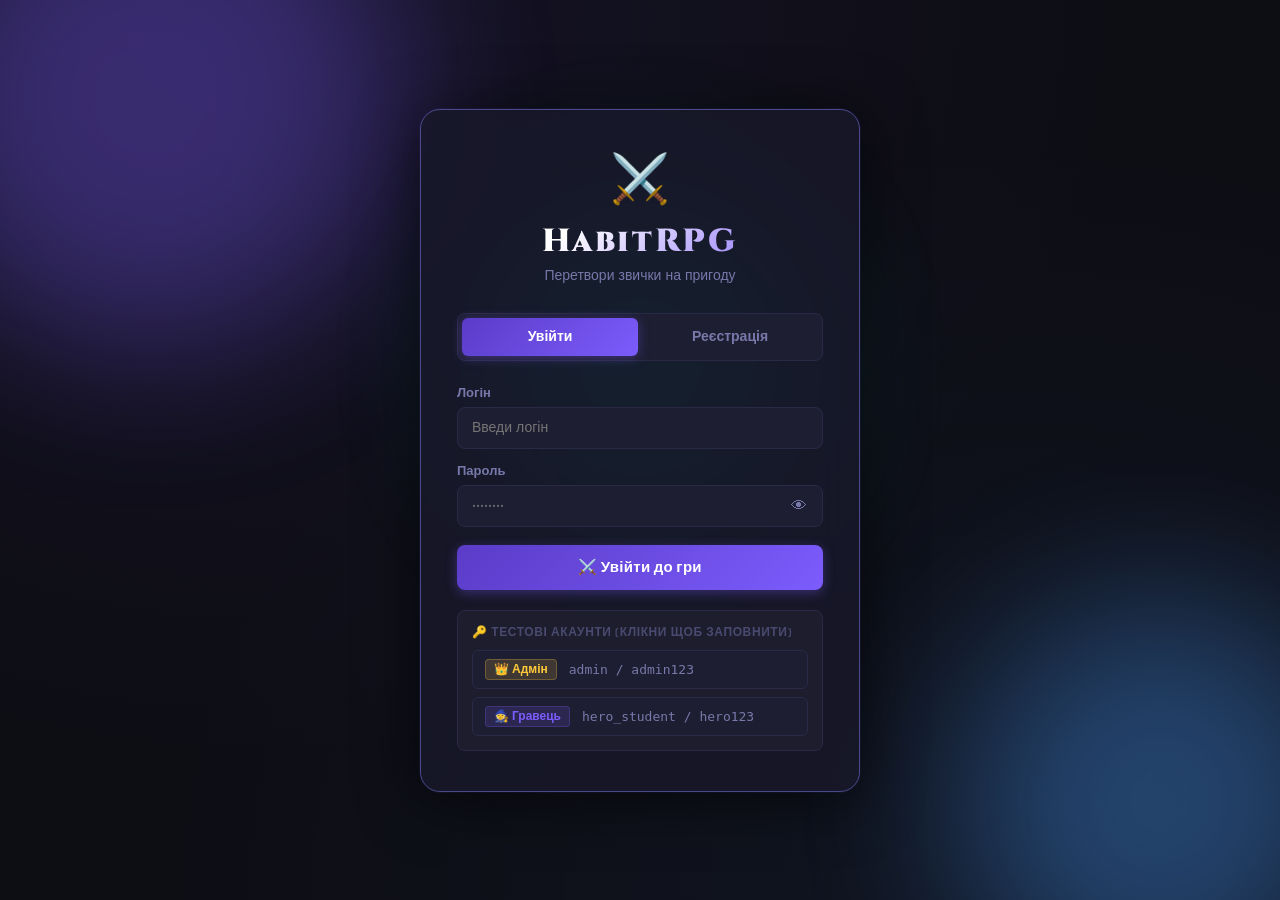
==== commit 50886d64: "Add files via upload" ====
--- a/frontend/index.html
+++ b/frontend/index.html
@@ -1,261 +1,475 @@
-<!DOCTYPE html>
-<html lang="ua">
-<head>
-    <meta charset="UTF-8">
-    <meta name="viewport" content="width=device-width, initial-scale=1.0">
-    <title>HabitRPG — Трекер Звичок</title>
-    <link rel="preconnect" href="https://fonts.googleapis.com">
-    <link href="https://fonts.googleapis.com/css2?family=Cinzel:wght@400;600;700;900&family=Rajdhani:wght@400;500;600;700&display=swap" rel="stylesheet">
-    <link rel="stylesheet" href="style.css">
-</head>
-<body>
-
-    <div id="toast-container"></div>
-
-    <div class="app-container">
-
-        <!-- ══════════ HEADER ══════════ -->
-        <header class="profile-header">
-
-            <div class="avatar-section" id="open-avatar-shop" title="Натисни щоб змінити аватар">
-                <div class="avatar-frame">
-                    <div class="avatar-display" id="hero-avatar">🧙‍♂️</div>
-                    <div class="avatar-edit-badge">✏️</div>
-                </div>
-                <div class="level-badge">
-                    <span class="level-label">Рівень</span>
-                    <span id="hero-level" class="level-num">1</span>
-                </div>
-            </div>
-
-            <div class="hero-info">
-                <div class="hero-top-row">
-                    <h2 class="hero-name" id="hero-name">Мій Герой</h2>
-                    <div class="streak-badge" id="streak-badge">
-                        <span class="streak-fire">🔥</span>
-                        <span id="streak-count">0</span>
-                        <span class="streak-label">днів</span>
-                    </div>
-                </div>
-
-                <div class="bars-row">
-                    <div class="stat-bar-container">
-                        <span class="stat-label">⚡ XP: <span id="xp-text">30/100</span></span>
-                        <div class="bar-outer">
-                            <div id="xp-bar-inner" class="bar-inner xp-color" style="width:30%"></div>
-                        </div>
-                    </div>
-                    <div class="stat-bar-container">
-                        <span class="stat-label">❤️ HP: <span id="hp-text">100/100</span></span>
-                        <div class="bar-outer">
-                            <div id="hp-bar-inner" class="bar-inner hp-color" style="width:100%"></div>
-                        </div>
-                    </div>
-                </div>
-
-                <div class="hero-progress-info" id="habits-progress-text">0/0 звичок виконано сьогодні</div>
-            </div>
-
-            <div class="header-right">
-                <div class="gold-container">
-                    <span class="gold-icon">💰</span>
-                    <span id="gold-count" class="gold-value">150</span>
-                </div>
-                <div class="timer-box">
-                    <span class="timer-label">Скидання через</span>
-                    <span id="reset-timer" class="timer-value">--:--:--</span>
-                </div>
-            </div>
-        </header>
-
-        <!-- ══════════ CHAR STATS ══════════ -->
-        <div class="char-stats-panel">
-            <div class="char-stat">
-                <span class="char-stat-icon">⚔️</span>
-                <div class="char-stat-body">
-                    <span class="char-stat-name">Сила</span>
-                    <div class="mini-bar-outer">
-                        <div class="mini-bar-inner str-color" id="str-bar" style="width:10%"></div>
-                    </div>
-                </div>
-                <span class="char-stat-val" id="str-val">2</span>
-            </div>
-            <div class="char-stat">
-                <span class="char-stat-icon">📚</span>
-                <div class="char-stat-body">
-                    <span class="char-stat-name">Інтелект</span>
-                    <div class="mini-bar-outer">
-                        <div class="mini-bar-inner wis-color" id="wis-bar" style="width:15%"></div>
-                    </div>
-                </div>
-                <span class="char-stat-val" id="wis-val">3</span>
-            </div>
-            <div class="char-stat">
-                <span class="char-stat-icon">🛡️</span>
-                <div class="char-stat-body">
-                    <span class="char-stat-name">Витривалість</span>
-                    <div class="mini-bar-outer">
-                        <div class="mini-bar-inner end-color" id="end-bar" style="width:5%"></div>
-                    </div>
-                </div>
-                <span class="char-stat-val" id="end-val">1</span>
-            </div>
-            <div class="char-stat">
-                <span class="char-stat-icon">✨</span>
-                <div class="char-stat-body">
-                    <span class="char-stat-name">Харизма</span>
-                    <div class="mini-bar-outer">
-                        <div class="mini-bar-inner cha-color" id="cha-bar" style="width:5%"></div>
-                    </div>
-                </div>
-                <span class="char-stat-val" id="cha-val">1</span>
-            </div>
-            <div class="ach-mini-section">
-                <span class="ach-mini-label">🏆</span>
-                <div id="achievements-row" class="ach-icons-row"></div>
-            </div>
-        </div>
-
-        <!-- ══════════ MAIN ══════════ -->
-        <main class="main-content">
-
-            <!-- LEFT: Habits -->
-            <section class="column-section habits-section">
-                <div class="section-header">
-                    <h3 class="section-title">⚔️ Мої Звички</h3>
-                    <button id="add-habit-btn" class="btn btn-primary">➕ Додати</button>
-                </div>
-                <div class="filter-row">
-                    <button class="filter-btn active" data-filter="all">Всі</button>
-                    <button class="filter-btn" data-filter="easy">⚡ Легкі</button>
-                    <button class="filter-btn" data-filter="medium">🔥 Середні</button>
-                    <button class="filter-btn" data-filter="hard">💀 Важкі</button>
-                </div>
-                <div id="habits-list" class="cards-list"></div>
-            </section>
-
-            <!-- RIGHT: Tabs -->
-            <section class="column-section shop-section">
-                <div class="tabs-row">
-                    <button class="tab-btn active" data-tab="rewards">🏪 Нагороди</button>
-                    <button class="tab-btn" data-tab="avatars">👤 Аватари</button>
-                    <button class="tab-btn" data-tab="achievements">🏆 Здобутки</button>
-                </div>
-
-                <!-- Tab: Rewards -->
-                <div id="tab-rewards" class="tab-content">
-                    <div class="section-header">
-                        <h3 class="section-title">🏪 Крамниця</h3>
-                        <button id="add-reward-btn" class="btn btn-secondary">➕ Додати</button>
-                    </div>
-                    <div id="rewards-list" class="cards-list"></div>
-                </div>
-
-                <!-- Tab: Avatar Shop -->
-                <div id="tab-avatars" class="tab-content hidden">
-                    <div class="section-header">
-                        <h3 class="section-title">👤 Магазин Аватарів</h3>
-                        <div class="gold-mini">💰 <span id="avatar-gold">0</span></div>
-                    </div>
-                    <div id="avatar-grid" class="avatar-shop-grid"></div>
-                </div>
-
-                <!-- Tab: Achievements -->
-                <div id="tab-achievements" class="tab-content hidden">
-                    <div class="section-header">
-                        <h3 class="section-title">🏆 Досягнення</h3>
-                        <span class="ach-count" id="ach-count-label">0/11</span>
-                    </div>
-                    <div id="achievements-list" class="achievements-grid"></div>
-                </div>
-            </section>
-
-        </main>
-
-        <!-- ══════════ LOG ══════════ -->
-        <div class="activity-log-panel">
-            <div class="log-header">
-                <h4 class="log-title">📜 Журнал подій</h4>
-                <button id="clear-log-btn" class="btn-clear-log">Очистити</button>
-            </div>
-            <div id="activity-log" class="activity-log">
-                <div class="log-empty">Поки що нічого не відбулось...</div>
-            </div>
-        </div>
-
-    </div><!-- .app-container -->
-
-    <!-- ══════════ MODALS ══════════ -->
-
-    <!-- Add Habit -->
-    <div id="habit-modal" class="modal-overlay hidden">
-        <div class="modal-window">
-            <div class="modal-header">
-                <h4 class="modal-title">⚔️ Нова Звичка</h4>
-                <button class="modal-close" id="habit-modal-close">✕</button>
-            </div>
-            <div class="form-group">
-                <label for="habit-title">Назва звички</label>
-                <input type="text" id="habit-title" placeholder="Наприклад: Пити воду">
-            </div>
-            <div class="form-group">
-                <label for="habit-difficulty">Складність</label>
-                <select id="habit-difficulty">
-                    <option value="easy">⚡ Легка — +10 XP, +5 💰</option>
-                    <option value="medium">🔥 Середня — +20 XP, +12 💰</option>
-                    <option value="hard">💀 Важка — +40 XP, +25 💰</option>
-                </select>
-            </div>
-            <div class="form-group">
-                <label for="habit-stat">Характеристика зростає</label>
-                <select id="habit-stat">
-                    <option value="str">⚔️ Сила (фізичні звички)</option>
-                    <option value="wis">📚 Мудрість (навчання)</option>
-                    <option value="end">🛡️ Витривалість (здоров'я)</option>
-                    <option value="cha">✨ Харизма (соціальне)</option>
-                </select>
-            </div>
-            <div class="modal-buttons">
-                <button id="habit-modal-cancel" class="btn btn-secondary">Скасувати</button>
-                <button id="habit-modal-save" class="btn btn-primary">Зберегти ⚔️</button>
-            </div>
-        </div>
-    </div>
-
-    <!-- Add Reward -->
-    <div id="reward-modal" class="modal-overlay hidden">
-        <div class="modal-window">
-            <div class="modal-header">
-                <h4 class="modal-title">🏪 Нова Нагорода</h4>
-                <button class="modal-close" id="reward-modal-close">✕</button>
-            </div>
-            <div class="form-group">
-                <label for="reward-title">Назва нагороди</label>
-                <input type="text" id="reward-title" placeholder="Наприклад: Переглянути серіал">
-            </div>
-            <div class="form-group">
-                <label for="reward-cost">Вартість (монети 💰)</label>
-                <input type="number" id="reward-cost" placeholder="50" min="1">
-            </div>
-            <div class="modal-buttons">
-                <button id="reward-modal-cancel" class="btn btn-secondary">Скасувати</button>
-                <button id="reward-modal-save" class="btn btn-primary">Зберегти 🏪</button>
-            </div>
-        </div>
-    </div>
-
-    <!-- Level Up -->
-    <div id="levelup-modal" class="modal-overlay hidden">
-        <div class="modal-window levelup-window">
-            <div class="levelup-stars">✨ ⭐ ✨</div>
-            <div class="levelup-text">РІВЕНЬ ВИЩЕ!</div>
-            <div class="levelup-num" id="levelup-num">2</div>
-            <p class="levelup-desc">Ти став сильнішим! Продовжуй у тому ж дусі, герою!</p>
-            <div class="levelup-bonuses" id="levelup-bonuses"></div>
-            <button id="levelup-close" class="btn btn-primary">Продовжити ⚔️</button>
-        </div>
-    </div>
-
-    <script src="script.js"></script>
-</body>
+<!DOCTYPE html>
+<html lang="ua">
+<head>
+    <meta charset="UTF-8">
+    <meta name="viewport" content="width=device-width, initial-scale=1.0">
+    <title>HabitRPG — Трекер Звичок</title>
+    <link rel="preconnect" href="https://fonts.googleapis.com">
+    <link href="https://fonts.googleapis.com/css2?family=Cinzel:wght@400;600;700;900&family=Rajdhani:wght@400;500;600;700&display=swap" rel="stylesheet">
+    <link rel="stylesheet" href="style.css">
+</head>
+<body>
+
+<div id="toast-container"></div>
+
+<!-- ══════════════════════════════════════════════════
+     AUTH SCREEN
+═══════════════════════════════════════════════════ -->
+<div id="auth-screen" class="auth-screen">
+    <div class="auth-bg">
+        <div class="auth-orb auth-orb-1"></div>
+        <div class="auth-orb auth-orb-2"></div>
+        <div class="auth-orb auth-orb-3"></div>
+    </div>
+    <div class="auth-card">
+        <div class="auth-logo">
+            <div class="auth-logo-icon">⚔️</div>
+            <h1 class="auth-title">HabitRPG</h1>
+            <p class="auth-subtitle">Перетвори звички на пригоду</p>
+        </div>
+
+        <div class="auth-tabs">
+            <button class="auth-tab active" data-authtab="login">Увійти</button>
+            <button class="auth-tab" data-authtab="register">Реєстрація</button>
+        </div>
+
+        <!-- LOGIN PANEL -->
+        <div id="auth-login-panel" class="auth-panel">
+            <div class="form-group">
+                <label for="login-username">Логін</label>
+                <input type="text" id="login-username" placeholder="Введи логін" autocomplete="username">
+            </div>
+            <div class="form-group">
+                <label for="login-password">Пароль</label>
+                <div class="input-wrap">
+                    <input type="password" id="login-password" placeholder="••••••••" autocomplete="current-password">
+                    <button class="toggle-pass" data-target="login-password" tabindex="-1">👁</button>
+                </div>
+            </div>
+            <div id="login-error" class="auth-error hidden"></div>
+            <button id="login-btn" class="btn btn-primary btn-full">⚔️ Увійти до гри</button>
+            <div class="auth-demo-hint">
+                <div class="demo-hint-title">🔑 Тестові акаунти (клікни щоб заповнити)</div>
+                <div class="demo-accounts">
+                    <div class="demo-acc" id="demo-fill-admin">
+                        <span class="demo-role admin-role">👑 Адмін</span>
+                        <code>admin / admin123</code>
+                    </div>
+                    <div class="demo-acc" id="demo-fill-user">
+                        <span class="demo-role user-role">🧙 Гравець</span>
+                        <code>hero_student / hero123</code>
+                    </div>
+                </div>
+            </div>
+        </div>
+
+        <!-- REGISTER PANEL -->
+        <div id="auth-register-panel" class="auth-panel hidden">
+            <div class="form-group">
+                <label for="reg-username">Логін <span class="form-hint">(мін. 3 символи)</span></label>
+                <input type="text" id="reg-username" placeholder="Придумай логін" autocomplete="username">
+            </div>
+            <div class="form-group">
+                <label for="reg-password">Пароль <span class="form-hint">(мін. 4 символи)</span></label>
+                <div class="input-wrap">
+                    <input type="password" id="reg-password" placeholder="••••••••" autocomplete="new-password">
+                    <button class="toggle-pass" data-target="reg-password" tabindex="-1">👁</button>
+                </div>
+            </div>
+            <div class="form-group">
+                <label for="reg-confirm">Підтвердження паролю</label>
+                <div class="input-wrap">
+                    <input type="password" id="reg-confirm" placeholder="••••••••" autocomplete="new-password">
+                    <button class="toggle-pass" data-target="reg-confirm" tabindex="-1">👁</button>
+                </div>
+            </div>
+            <div id="register-error" class="auth-error hidden"></div>
+            <button id="register-btn" class="btn btn-primary btn-full">🌟 Створити героя</button>
+            <p class="auth-note">Після реєстрації одразу входиш у гру</p>
+        </div>
+    </div>
+</div>
+
+<!-- ══════════════════════════════════════════════════
+     ADMIN PANEL
+═══════════════════════════════════════════════════ -->
+<div id="admin-panel" class="admin-panel hidden">
+    <header class="admin-topbar">
+        <div class="admin-topbar-left">
+            <span class="admin-logo">⚔️ HabitRPG</span>
+            <span class="admin-badge-pill">👑 Адмін-панель</span>
+        </div>
+        <div class="admin-topbar-right">
+            <span class="admin-greeting" id="admin-greeting"></span>
+            <button id="admin-play-btn" class="btn btn-sm btn-ghost">🎮 Грати</button>
+            <button id="admin-logout-btn" class="btn btn-sm btn-danger-outline">🚪 Вийти</button>
+        </div>
+    </header>
+
+    <div class="admin-body">
+        <!-- Stats row -->
+        <div class="admin-stats-row">
+            <div class="admin-stat-card purple">
+                <div class="asc-icon">👥</div>
+                <div class="asc-info">
+                    <div class="asc-val" id="stat-total-users">0</div>
+                    <div class="asc-label">Гравців</div>
+                </div>
+            </div>
+            <div class="admin-stat-card green">
+                <div class="asc-icon">🟢</div>
+                <div class="asc-info">
+                    <div class="asc-val" id="stat-active-today">0</div>
+                    <div class="asc-label">Активні сьогодні</div>
+                </div>
+            </div>
+            <div class="admin-stat-card blue">
+                <div class="asc-icon">✅</div>
+                <div class="asc-info">
+                    <div class="asc-val" id="stat-total-habits">0</div>
+                    <div class="asc-label">Звичок виконано</div>
+                </div>
+            </div>
+            <div class="admin-stat-card gold">
+                <div class="asc-icon">💰</div>
+                <div class="asc-info">
+                    <div class="asc-val" id="stat-total-gold">0</div>
+                    <div class="asc-label">Золото в обігу</div>
+                </div>
+            </div>
+            <div class="admin-stat-card red">
+                <div class="asc-icon">🚫</div>
+                <div class="asc-info">
+                    <div class="asc-val" id="stat-banned">0</div>
+                    <div class="asc-label">Заблоковано</div>
+                </div>
+            </div>
+        </div>
+
+        <!-- Users table -->
+        <div class="admin-table-panel">
+            <div class="admin-table-header-row">
+                <h3 class="admin-section-title">👥 Гравці</h3>
+                <div class="admin-table-controls">
+                    <input type="text" id="admin-search" class="admin-search-input" placeholder="🔍 Пошук за логіном...">
+                    <select id="admin-filter-role" class="admin-filter-select">
+                        <option value="all">Всі ролі</option>
+                        <option value="admin">👑 Адміни</option>
+                        <option value="user">🧙 Гравці</option>
+                    </select>
+                    <select id="admin-filter-status" class="admin-filter-select">
+                        <option value="all">Всі статуси</option>
+                        <option value="active">✅ Активні</option>
+                        <option value="banned">🚫 Заблоковані</option>
+                    </select>
+                </div>
+            </div>
+            <div class="admin-table-wrap">
+                <table class="admin-table">
+                    <thead>
+                        <tr>
+                            <th>Гравець</th>
+                            <th>Роль</th>
+                            <th>Рівень</th>
+                            <th>Золото</th>
+                            <th>Стрік 🔥</th>
+                            <th>Виконано ✅</th>
+                            <th>Статус</th>
+                            <th>Приєднався</th>
+                            <th>Дії</th>
+                        </tr>
+                    </thead>
+                    <tbody id="admin-users-tbody"></tbody>
+                </table>
+                <div id="admin-empty" class="admin-empty hidden">Гравців не знайдено</div>
+            </div>
+        </div>
+    </div>
+</div>
+
+<!-- ══════════════════════════════════════════════════
+     MAIN GAME APP
+═══════════════════════════════════════════════════ -->
+<div id="main-app" class="app-container hidden">
+
+    <!-- HEADER -->
+    <header class="profile-header">
+        <div class="avatar-section" id="open-avatar-shop" title="Натисни щоб змінити аватар">
+            <div class="avatar-frame">
+                <div class="avatar-display" id="hero-avatar">🧙‍♂️</div>
+                <div class="avatar-edit-badge">✏️</div>
+            </div>
+            <div class="level-badge">
+                <span class="level-label">Рівень</span>
+                <span id="hero-level" class="level-num">1</span>
+            </div>
+        </div>
+
+        <div class="hero-info">
+            <div class="hero-top-row">
+                <h2 class="hero-name" id="hero-name">Мій Герой</h2>
+                <div class="streak-badge" id="streak-badge">
+                    <span class="streak-fire">🔥</span>
+                    <span id="streak-count">0</span>
+                    <span class="streak-label">днів</span>
+                </div>
+            </div>
+            <div class="bars-row">
+                <div class="stat-bar-container">
+                    <span class="stat-label">⚡ XP: <span id="xp-text">0/100</span></span>
+                    <div class="bar-outer">
+                        <div id="xp-bar-inner" class="bar-inner xp-color" style="width:0%"></div>
+                    </div>
+                </div>
+                <div class="stat-bar-container">
+                    <span class="stat-label">❤️ HP: <span id="hp-text">100/100</span></span>
+                    <div class="bar-outer">
+                        <div id="hp-bar-inner" class="bar-inner hp-color" style="width:100%"></div>
+                    </div>
+                </div>
+            </div>
+            <div class="hero-progress-info" id="habits-progress-text">0/0 звичок виконано сьогодні</div>
+        </div>
+
+        <div class="header-right">
+            <div class="gold-container">
+                <span class="gold-icon">💰</span>
+                <span id="gold-count" class="gold-value">0</span>
+            </div>
+            <div class="timer-box">
+                <span class="timer-label">Скидання через</span>
+                <span id="reset-timer" class="timer-value">--:--:--</span>
+            </div>
+            <div class="header-user-row">
+                <div class="header-user-info">
+                    <span class="header-user-label" id="header-role-badge">🧙 Гравець</span>
+                    <span class="header-username" id="header-username">—</span>
+                </div>
+                <div class="header-btns">
+                    <button id="game-admin-btn" class="btn btn-sm btn-ghost hidden">👑 Адмін</button>
+                    <button id="game-logout-btn" class="btn btn-sm btn-danger-outline">🚪 Вийти</button>
+                </div>
+            </div>
+        </div>
+    </header>
+
+    <!-- CHAR STATS -->
+    <div class="char-stats-panel">
+        <div class="char-stat">
+            <span class="char-stat-icon">⚔️</span>
+            <div class="char-stat-body">
+                <span class="char-stat-name">Сила</span>
+                <div class="mini-bar-outer"><div class="mini-bar-inner str-color" id="str-bar" style="width:2%"></div></div>
+            </div>
+            <span class="char-stat-val" id="str-val">1</span>
+        </div>
+        <div class="char-stat">
+            <span class="char-stat-icon">📚</span>
+            <div class="char-stat-body">
+                <span class="char-stat-name">Інтелект</span>
+                <div class="mini-bar-outer"><div class="mini-bar-inner wis-color" id="wis-bar" style="width:2%"></div></div>
+            </div>
+            <span class="char-stat-val" id="wis-val">1</span>
+        </div>
+        <div class="char-stat">
+            <span class="char-stat-icon">🛡️</span>
+            <div class="char-stat-body">
+                <span class="char-stat-name">Витривалість</span>
+                <div class="mini-bar-outer"><div class="mini-bar-inner end-color" id="end-bar" style="width:2%"></div></div>
+            </div>
+            <span class="char-stat-val" id="end-val">1</span>
+        </div>
+        <div class="char-stat">
+            <span class="char-stat-icon">✨</span>
+            <div class="char-stat-body">
+                <span class="char-stat-name">Харизма</span>
+                <div class="mini-bar-outer"><div class="mini-bar-inner cha-color" id="cha-bar" style="width:2%"></div></div>
+            </div>
+            <span class="char-stat-val" id="cha-val">1</span>
+        </div>
+        <div class="ach-mini-section">
+            <span class="ach-mini-label">🏆</span>
+            <div id="achievements-row" class="ach-icons-row"></div>
+        </div>
+    </div>
+
+    <!-- MAIN CONTENT -->
+    <main class="main-content">
+        <!-- LEFT: Habits -->
+        <section class="column-section habits-section">
+            <div class="section-header">
+                <h3 class="section-title">⚔️ Мої Звички</h3>
+                <button id="add-habit-btn" class="btn btn-primary">➕ Додати</button>
+            </div>
+            <div class="filter-row">
+                <button class="filter-btn active" data-filter="all">Всі</button>
+                <button class="filter-btn" data-filter="easy">⚡ Легкі</button>
+                <button class="filter-btn" data-filter="medium">🔥 Середні</button>
+                <button class="filter-btn" data-filter="hard">💀 Важкі</button>
+            </div>
+            <div id="habits-list" class="cards-list"></div>
+        </section>
+
+        <!-- RIGHT: Tabs -->
+        <section class="column-section shop-section">
+            <div class="tabs-row">
+                <button class="tab-btn active" data-tab="rewards">🏪 Нагороди</button>
+                <button class="tab-btn" data-tab="avatars">👤 Аватари</button>
+                <button class="tab-btn" data-tab="achievements">🏆 Досягнення</button>
+            </div>
+            <div id="tab-rewards" class="tab-content">
+                <div class="section-header">
+                    <h3 class="section-title">🏪 Крамниця</h3>
+                    <button id="add-reward-btn" class="btn btn-secondary">➕ Додати</button>
+                </div>
+                <div id="rewards-list" class="cards-list"></div>
+            </div>
+            <div id="tab-avatars" class="tab-content hidden">
+                <div class="section-header">
+                    <h3 class="section-title">👤 Магазин Аватарів</h3>
+                    <div class="gold-mini">💰 <span id="avatar-gold">0</span></div>
+                </div>
+                <div id="avatar-grid" class="avatar-shop-grid"></div>
+            </div>
+            <div id="tab-achievements" class="tab-content hidden">
+                <div class="section-header">
+                    <h3 class="section-title">🏆 Досягнення</h3>
+                    <span class="ach-count" id="ach-count-label">0/12</span>
+                </div>
+                <div id="achievements-list" class="achievements-grid"></div>
+            </div>
+        </section>
+    </main>
+
+    <!-- LOG -->
+    <div class="activity-log-panel">
+        <div class="log-header">
+            <h4 class="log-title">📜 Журнал подій</h4>
+            <button id="clear-log-btn" class="btn-clear-log">Очистити</button>
+        </div>
+        <div id="activity-log" class="activity-log">
+            <div class="log-empty">Поки що нічого не відбулось...</div>
+        </div>
+    </div>
+
+</div><!-- /#main-app -->
+
+<!-- ══════════════════════════════════════════════════
+     MODALS
+═══════════════════════════════════════════════════ -->
+
+<!-- Add Habit Modal -->
+<div id="habit-modal" class="modal-overlay hidden">
+    <div class="modal-window">
+        <div class="modal-header">
+            <h4 class="modal-title">⚔️ Нова Звичка</h4>
+            <button class="modal-close" id="habit-modal-close">✕</button>
+        </div>
+        <div class="form-group">
+            <label for="habit-title">Назва звички</label>
+            <input type="text" id="habit-title" placeholder="Наприклад: Пити воду">
+        </div>
+        <div class="form-group">
+            <label for="habit-difficulty">Складність</label>
+            <select id="habit-difficulty">
+                <option value="easy">⚡ Легка — +10 XP, +5 💰</option>
+                <option value="medium">🔥 Середня — +20 XP, +12 💰</option>
+                <option value="hard">💀 Важка — +40 XP, +25 💰</option>
+            </select>
+        </div>
+        <div class="form-group">
+            <label for="habit-stat">Характеристика зростає</label>
+            <select id="habit-stat">
+                <option value="str">⚔️ Сила (фізичні звички)</option>
+                <option value="wis">📚 Інтелект (навчання)</option>
+                <option value="end">🛡️ Витривалість (здоров'я)</option>
+                <option value="cha">✨ Харизма (соціальне)</option>
+            </select>
+        </div>
+        <div class="modal-buttons">
+            <button id="habit-modal-cancel" class="btn btn-secondary">Скасувати</button>
+            <button id="habit-modal-save"   class="btn btn-primary">Зберегти ⚔️</button>
+        </div>
+    </div>
+</div>
+
+<!-- Add Reward Modal -->
+<div id="reward-modal" class="modal-overlay hidden">
+    <div class="modal-window">
+        <div class="modal-header">
+            <h4 class="modal-title">🏪 Нова Нагорода</h4>
+            <button class="modal-close" id="reward-modal-close">✕</button>
+        </div>
+        <div class="form-group">
+            <label for="reward-title">Назва нагороди</label>
+            <input type="text" id="reward-title" placeholder="Наприклад: Переглянути серіал">
+        </div>
+        <div class="form-group">
+            <label for="reward-cost">Вартість (монети 💰)</label>
+            <input type="number" id="reward-cost" placeholder="50" min="1">
+        </div>
+        <div class="modal-buttons">
+            <button id="reward-modal-cancel" class="btn btn-secondary">Скасувати</button>
+            <button id="reward-modal-save"   class="btn btn-primary">Зберегти 🏪</button>
+        </div>
+    </div>
+</div>
+
+<!-- Level Up Modal -->
+<div id="levelup-modal" class="modal-overlay hidden">
+    <div class="modal-window levelup-window">
+        <div class="levelup-stars">✨ ⭐ ✨</div>
+        <div class="levelup-text">РІВЕНЬ ВИЩЕ!</div>
+        <div class="levelup-num" id="levelup-num">2</div>
+        <p class="levelup-desc">Ти став сильнішим! Продовжуй у тому ж дусі, герою!</p>
+        <div class="levelup-bonuses" id="levelup-bonuses"></div>
+        <button id="levelup-close" class="btn btn-primary">Продовжити ⚔️</button>
+    </div>
+</div>
+
+<!-- Admin: Edit User Modal -->
+<div id="admin-edit-modal" class="modal-overlay hidden">
+    <div class="modal-window">
+        <div class="modal-header">
+            <h4 class="modal-title" id="admin-edit-title">Редагування гравця</h4>
+            <button class="modal-close" id="admin-edit-close">✕</button>
+        </div>
+        <div id="admin-edit-content"></div>
+        <div class="modal-buttons">
+            <button id="admin-edit-cancel" class="btn btn-secondary">Скасувати</button>
+            <button id="admin-edit-save"   class="btn btn-primary">Зберегти зміни</button>
+        </div>
+    </div>
+</div>
+
+<!-- Admin: User Detail Modal -->
+<div id="user-detail-modal" class="modal-overlay hidden">
+    <div class="modal-window modal-wide">
+        <div class="modal-header">
+            <h4 class="modal-title" id="ud-title">Профіль гравця</h4>
+            <button class="modal-close" id="ud-close">✕</button>
+        </div>
+        <div id="ud-content" class="ud-content"></div>
+    </div>
+</div>
+
+<script src="script.js"></script>
+
+<!-- ═══ DEATH MODAL ═══ -->
+<div id="death-modal" class="modal-overlay death-overlay hidden" data-no-close="true">
+    <div class="modal death-modal-box">
+        <div class="death-skull">💀</div>
+        <h2 class="death-title">Ти загинув!</h2>
+        <p class="death-subtitle">Твій герой впав у бою...<br>Відпочинь і повернись сильнішим!</p>
+        <div class="death-timer-wrap">
+            <div class="death-timer-label">Відродження через</div>
+            <div id="death-timer" class="death-timer-clock">15:00</div>
+            <div class="death-timer-track">
+                <div id="death-timer-bar" class="death-timer-fill" style="width:100%"></div>
+            </div>
+        </div>
+        <p class="death-hint">⚔️ Наступного разу не забувай виконувати звички!</p>
+    </div>
+</div>
+</body>
 </html>
--- a/frontend/style.css
+++ b/frontend/style.css
@@ -1,782 +1,958 @@
-/* ═══════════════════════════════════════
-   HABIT RPG — Enhanced Style
-   Dark Fantasy + Glow Aesthetic
-═══════════════════════════════════════ */
-
-:root {
-    --bg:          #0d0d14;
-    --bg2:         #12121e;
-    --panel:       #18182a;
-    --card:        #1e1e32;
-    --card-hover:  #242440;
-    --border:      #2a2a48;
-    --border-glow: #4a4a8a;
-
-    --text:        #e8e8f8;
-    --text-muted:  #7878aa;
-    --text-dim:    #4a4a70;
-
-    --purple:      #7c5cfc;
-    --purple-dark: #5a3cc8;
-    --purple-glow: rgba(124,92,252,0.35);
-    --blue:        #4a9eff;
-    --blue-glow:   rgba(74,158,255,0.3);
-    --green:       #00d9a3;
-    --green-glow:  rgba(0,217,163,0.3);
-    --red:         #ff5f6d;
-    --red-glow:    rgba(255,95,109,0.3);
-    --gold:        #ffc93c;
-    --gold-dark:   #d4a020;
-    --gold-glow:   rgba(255,201,60,0.35);
-    --teal:        #00cfb4;
-
-    /* Rarity colors */
-    --common:      #9a9ab0;
-    --uncommon:    #00d9a3;
-    --rare:        #4a9eff;
-    --epic:        #c07cff;
-    --legendary:   #ffc93c;
-
-    --radius:      14px;
-    --radius-sm:   8px;
-    --shadow:      0 4px 24px rgba(0,0,0,0.5);
-}
-
-* { box-sizing: border-box; margin: 0; padding: 0; }
-
-body {
-    background-color: var(--bg);
-    background-image:
-        radial-gradient(ellipse at 20% 0%, rgba(124,92,252,0.08) 0%, transparent 60%),
-        radial-gradient(ellipse at 80% 100%, rgba(74,158,255,0.06) 0%, transparent 60%);
-    color: var(--text);
-    font-family: 'Rajdhani', 'Segoe UI', sans-serif;
-    font-size: 15px;
-    min-height: 100vh;
-    padding: 24px 20px 40px;
-    display: flex;
-    justify-content: center;
-}
-
-h1,h2,h3,h4,h5 {
-    font-family: 'Cinzel', Georgia, serif;
-    font-weight: 700;
-    letter-spacing: 0.03em;
-}
-
-.app-container {
-    width: 100%;
-    max-width: 1260px;
-    display: flex;
-    flex-direction: column;
-    gap: 18px;
-}
-
-/* ═══ TOAST ═══ */
-#toast-container {
-    position: fixed;
-    top: 20px;
-    right: 20px;
-    z-index: 9999;
-    display: flex;
-    flex-direction: column;
-    gap: 10px;
-    pointer-events: none;
-}
-.toast {
-    background: var(--panel);
-    border: 1px solid var(--border);
-    border-left: 4px solid var(--purple);
-    color: var(--text);
-    padding: 12px 18px;
-    border-radius: var(--radius-sm);
-    font-size: 14px;
-    font-family: 'Rajdhani', sans-serif;
-    font-weight: 500;
-    max-width: 340px;
-    opacity: 0;
-    transform: translateX(30px);
-    transition: opacity 0.3s, transform 0.3s;
-    box-shadow: var(--shadow);
-    pointer-events: auto;
-}
-.toast.toast-visible { opacity: 1; transform: translateX(0); }
-.toast-success { border-left-color: var(--green); }
-.toast-danger  { border-left-color: var(--red); }
-.toast-warning { border-left-color: var(--gold); }
-.toast-achievement { border-left-color: var(--legendary); background: #1e1a00; }
-.toast-info    { border-left-color: var(--blue); }
-
-/* ═══ PROFILE HEADER ═══ */
-.profile-header {
-    background: var(--panel);
-    border: 1px solid var(--border);
-    border-radius: var(--radius);
-    padding: 24px 28px;
-    display: flex;
-    align-items: center;
-    gap: 28px;
-    box-shadow: var(--shadow), inset 0 1px 0 rgba(255,255,255,0.04);
-    position: relative;
-    overflow: hidden;
-}
-.profile-header::before {
-    content: '';
-    position: absolute;
-    top: 0; left: 0; right: 0;
-    height: 2px;
-    background: linear-gradient(90deg, var(--purple), var(--blue), var(--purple));
-}
-
-/* Avatar */
-.avatar-section {
-    cursor: pointer;
-    display: flex;
-    flex-direction: column;
-    align-items: center;
-    gap: 8px;
-    flex-shrink: 0;
-}
-.avatar-frame {
-    position: relative;
-    width: 88px;
-    height: 88px;
-    border-radius: 50%;
-    background: var(--card);
-    border: 2px solid var(--purple);
-    display: flex;
-    align-items: center;
-    justify-content: center;
-    box-shadow: 0 0 20px var(--purple-glow), 0 0 40px var(--purple-glow);
-    transition: box-shadow 0.3s, border-color 0.3s;
-}
-.avatar-section:hover .avatar-frame {
-    border-color: var(--blue);
-    box-shadow: 0 0 24px var(--blue-glow), 0 0 50px var(--blue-glow);
-}
-.avatar-display {
-    font-size: 52px;
-    line-height: 1;
-    user-select: none;
-}
-.avatar-edit-badge {
-    position: absolute;
-    bottom: 0; right: 0;
-    background: var(--purple);
-    border-radius: 50%;
-    width: 26px; height: 26px;
-    display: flex; align-items: center; justify-content: center;
-    font-size: 12px;
-    border: 2px solid var(--panel);
-    opacity: 0;
-    transition: opacity 0.2s;
-}
-.avatar-section:hover .avatar-edit-badge { opacity: 1; }
-.level-badge {
-    background: linear-gradient(135deg, var(--purple-dark), var(--purple));
-    padding: 4px 14px;
-    border-radius: 20px;
-    display: flex;
-    align-items: center;
-    gap: 4px;
-    box-shadow: 0 2px 10px var(--purple-glow);
-}
-.level-label { font-size: 11px; color: rgba(255,255,255,0.7); font-weight: 600; }
-.level-num   { font-size: 16px; font-weight: 700; color: #fff; font-family: 'Cinzel', serif; }
-
-/* Hero Info */
-.hero-info { flex: 1; display: flex; flex-direction: column; gap: 10px; }
-.hero-top-row { display: flex; align-items: center; gap: 16px; }
-.hero-name {
-    font-size: 22px;
-    color: var(--text);
-    font-family: 'Cinzel', serif;
-    background: linear-gradient(90deg, #fff 60%, var(--purple));
-    -webkit-background-clip: text;
-    -webkit-text-fill-color: transparent;
-    background-clip: text;
-}
-
-/* Streak */
-.streak-badge {
-    display: flex;
-    align-items: center;
-    gap: 5px;
-    background: rgba(255, 100, 50, 0.1);
-    border: 1px solid rgba(255, 100, 50, 0.3);
-    padding: 4px 12px;
-    border-radius: 20px;
-    font-size: 14px;
-    font-weight: 700;
-}
-.streak-fire { font-size: 16px; }
-.streak-label { color: var(--text-muted); font-size: 12px; }
-.streak-badge.streak-epic {
-    border-color: var(--gold);
-    background: rgba(255,201,60,0.15);
-    animation: streakPulse 2s ease infinite;
-}
-@keyframes streakPulse {
-    0%, 100% { box-shadow: 0 0 8px rgba(255,201,60,0.2); }
-    50%       { box-shadow: 0 0 18px rgba(255,201,60,0.5); }
-}
-
-/* Bars */
-.bars-row { display: flex; flex-direction: column; gap: 8px; }
-.stat-bar-container { display: flex; flex-direction: column; gap: 4px; }
-.stat-label { font-size: 12px; color: var(--text-muted); font-weight: 600; }
-.bar-outer {
-    background: rgba(0,0,0,0.4);
-    height: 14px;
-    border-radius: 7px;
-    overflow: hidden;
-    border: 1px solid var(--border);
-}
-.bar-inner {
-    height: 100%;
-    border-radius: 7px;
-    transition: width 0.6s cubic-bezier(0.4,0,0.2,1);
-    position: relative;
-    overflow: hidden;
-}
-.bar-inner::after {
-    content: '';
-    position: absolute;
-    top: 0; left: -100%;
-    width: 60%;
-    height: 100%;
-    background: linear-gradient(90deg, transparent, rgba(255,255,255,0.25), transparent);
-    animation: shimmer 2.5s ease infinite;
-}
-@keyframes shimmer {
-    0%   { left: -100%; }
-    100% { left: 200%; }
-}
-.xp-color  { background: linear-gradient(90deg, var(--purple-dark), var(--purple), #a77cff); }
-.hp-color  { background: linear-gradient(90deg, #a80018, var(--red), #ff9090); }
-.hp-color.hp-warning  { background: linear-gradient(90deg, #a86000, var(--gold)); }
-.hp-color.hp-critical {
-    background: linear-gradient(90deg, #400000, var(--red));
-    animation: hpBlink 1s ease infinite;
-}
-@keyframes hpBlink {
-    0%, 100% { opacity: 1; }
-    50% { opacity: 0.5; }
-}
-
-.hero-progress-info {
-    font-size: 12px;
-    color: var(--text-muted);
-    font-weight: 600;
-}
-
-/* Header Right */
-.header-right { display: flex; flex-direction: column; gap: 12px; align-items: flex-end; }
-.gold-container {
-    display: flex;
-    align-items: center;
-    gap: 8px;
-    background: rgba(255,201,60,0.08);
-    border: 1px solid rgba(255,201,60,0.3);
-    padding: 10px 20px;
-    border-radius: var(--radius-sm);
-    box-shadow: 0 0 14px var(--gold-glow);
-}
-.gold-icon  { font-size: 22px; }
-.gold-value { font-size: 26px; font-weight: 700; color: var(--gold); font-family: 'Cinzel', serif; }
-.timer-box { text-align: right; }
-.timer-label { font-size: 10px; color: var(--text-dim); display: block; margin-bottom: 2px; }
-.timer-value { font-size: 18px; font-weight: 700; color: var(--text-muted); font-family: 'Cinzel', serif; letter-spacing: 0.05em; }
-
-/* ═══ CHAR STATS PANEL ═══ */
-.char-stats-panel {
-    background: var(--panel);
-    border: 1px solid var(--border);
-    border-radius: var(--radius);
-    padding: 16px 24px;
-    display: flex;
-    align-items: center;
-    gap: 24px;
-    flex-wrap: wrap;
-}
-.char-stat { display: flex; align-items: center; gap: 10px; flex: 1; min-width: 160px; }
-.char-stat-icon { font-size: 20px; }
-.char-stat-body { flex: 1; display: flex; flex-direction: column; gap: 4px; }
-.char-stat-name { font-size: 11px; color: var(--text-muted); font-weight: 600; text-transform: uppercase; letter-spacing: 0.05em; }
-.mini-bar-outer {
-    height: 6px;
-    background: rgba(0,0,0,0.4);
-    border-radius: 3px;
-    overflow: hidden;
-    border: 1px solid var(--border);
-}
-.mini-bar-inner {
-    height: 100%;
-    border-radius: 3px;
-    transition: width 0.6s cubic-bezier(0.4,0,0.2,1);
-}
-.str-color { background: linear-gradient(90deg, #a00020, var(--red)); }
-.wis-color { background: linear-gradient(90deg, var(--purple-dark), var(--purple)); }
-.end-color { background: linear-gradient(90deg, #006060, var(--teal)); }
-.cha-color { background: linear-gradient(90deg, #8000a0, var(--epic)); }
-.char-stat-val { font-size: 18px; font-weight: 700; color: var(--text); font-family: 'Cinzel', serif; min-width: 26px; text-align: right; }
-
-/* Achievements mini */
-.ach-mini-section { display: flex; align-items: center; gap: 8px; margin-left: auto; }
-.ach-mini-label { font-size: 18px; }
-.ach-icons-row { display: flex; gap: 6px; }
-.ach-icon-mini {
-    font-size: 20px;
-    background: rgba(255,255,255,0.05);
-    border: 1px solid var(--border);
-    border-radius: 6px;
-    padding: 4px;
-    cursor: default;
-    transition: transform 0.2s;
-}
-.ach-icon-mini:hover { transform: scale(1.3); }
-.ach-empty { font-size: 12px; color: var(--text-dim); }
-
-/* ═══ MAIN LAYOUT ═══ */
-.main-content { display: flex; flex-wrap: wrap; gap: 18px; }
-.column-section {
-    flex: 1;
-    min-width: 340px;
-    background: var(--panel);
-    border: 1px solid var(--border);
-    border-radius: var(--radius);
-    padding: 22px;
-    display: flex;
-    flex-direction: column;
-    gap: 16px;
-}
-.section-header { display: flex; justify-content: space-between; align-items: center; }
-.section-title { font-size: 17px; color: var(--text); font-family: 'Cinzel', serif; }
-
-/* Filters */
-.filter-row { display: flex; gap: 6px; flex-wrap: wrap; }
-.filter-btn {
-    padding: 5px 14px;
-    border-radius: 20px;
-    border: 1px solid var(--border);
-    background: transparent;
-    color: var(--text-muted);
-    font-size: 13px;
-    font-weight: 600;
-    cursor: pointer;
-    font-family: 'Rajdhani', sans-serif;
-    transition: all 0.2s;
-}
-.filter-btn:hover { border-color: var(--border-glow); color: var(--text); }
-.filter-btn.active { background: var(--purple); border-color: var(--purple); color: #fff; }
-
-/* Tabs */
-.tabs-row { display: flex; border-bottom: 1px solid var(--border); margin-bottom: 4px; }
-.tab-btn {
-    flex: 1;
-    padding: 10px 6px;
-    border: none;
-    background: transparent;
-    color: var(--text-muted);
-    font-size: 13px;
-    font-weight: 700;
-    cursor: pointer;
-    font-family: 'Rajdhani', sans-serif;
-    border-bottom: 2px solid transparent;
-    transition: all 0.2s;
-    white-space: nowrap;
-}
-.tab-btn:hover { color: var(--text); }
-.tab-btn.active { color: var(--purple); border-bottom-color: var(--purple); }
-.tab-content { display: flex; flex-direction: column; gap: 16px; }
-.tab-content.hidden { display: none; }
-
-/* ═══ CARDS ═══ */
-.cards-list { display: flex; flex-direction: column; gap: 10px; }
-.card {
-    background: var(--card);
-    border: 1px solid var(--border);
-    border-radius: var(--radius-sm);
-    padding: 14px 16px;
-    display: flex;
-    justify-content: space-between;
-    align-items: center;
-    gap: 12px;
-    transition: transform 0.2s, border-color 0.2s, box-shadow 0.2s;
-}
-.card:hover { transform: translateY(-2px); border-color: var(--border-glow); box-shadow: 0 6px 20px rgba(0,0,0,0.4); }
-.card-info { flex: 1; display: flex; flex-direction: column; gap: 5px; }
-.card-title { font-size: 15px; font-weight: 600; color: var(--text); }
-.card-meta { display: flex; align-items: center; gap: 8px; flex-wrap: wrap; }
-.habit-rewards { font-size: 12px; color: var(--text-dim); font-weight: 600; }
-
-/* Habit streak & stat mini */
-.habit-streak-mini {
-    font-size: 12px;
-    color: rgba(255, 120, 50, 0.9);
-    font-weight: 700;
-    background: rgba(255,100,50,0.1);
-    padding: 2px 7px;
-    border-radius: 10px;
-    border: 1px solid rgba(255,100,50,0.2);
-}
-.habit-stat-mini { font-size: 14px; }
-
-/* Habit done state */
-.habit-card.habit-done { opacity: 0.55; }
-.habit-card.habit-done .card-title { text-decoration: line-through; }
-.habit-card.habit-done .btn-success { background: #2a5a40 !important; cursor: default; }
-
-/* Badges */
-.badge {
-    font-size: 10px;
-    padding: 2px 8px;
-    border-radius: 4px;
-    font-weight: 700;
-    text-transform: uppercase;
-    letter-spacing: 0.05em;
-}
-.badge-easy   { background: rgba(0,217,163,0.15); color: var(--green); border: 1px solid rgba(0,217,163,0.25); }
-.badge-medium { background: rgba(255,201,60,0.15); color: var(--gold); border: 1px solid rgba(255,201,60,0.25); }
-.badge-hard   { background: rgba(255,95,109,0.15); color: var(--red); border: 1px solid rgba(255,95,109,0.25); }
-
-/* Card Actions */
-.card-actions { display: flex; gap: 6px; align-items: center; }
-.action-btn {
-    border: none;
-    width: 36px; height: 36px;
-    border-radius: var(--radius-sm);
-    font-size: 16px;
-    font-weight: 700;
-    cursor: pointer;
-    color: white;
-    transition: opacity 0.2s, transform 0.15s;
-    display: flex; align-items: center; justify-content: center;
-}
-.action-btn:hover { opacity: 0.85; transform: scale(1.08); }
-.btn-success { background: var(--green); box-shadow: 0 2px 10px var(--green-glow); }
-.btn-danger  { background: var(--red);   box-shadow: 0 2px 10px var(--red-glow); }
-.btn-delete  { background: #2a2a44; color: var(--text-muted); box-shadow: none; }
-.btn-delete:hover { background: var(--red); color: white; }
-
-/* Reward specific */
-.reward-actions { display: flex; gap: 8px; align-items: center; }
-.reward-cost {
-    font-size: 14px;
-    color: var(--gold);
-    font-weight: 700;
-}
-
-/* ═══ BUTTONS ═══ */
-.btn {
-    padding: 8px 18px;
-    border-radius: var(--radius-sm);
-    border: none;
-    font-weight: 700;
-    cursor: pointer;
-    font-family: 'Rajdhani', sans-serif;
-    font-size: 14px;
-    letter-spacing: 0.02em;
-    transition: all 0.2s;
-}
-.btn-primary {
-    background: linear-gradient(135deg, var(--purple-dark), var(--purple));
-    color: white;
-    box-shadow: 0 3px 12px var(--purple-glow);
-}
-.btn-primary:hover { background: linear-gradient(135deg, var(--purple), #9a7cff); transform: translateY(-1px); }
-.btn-secondary { background: #2a2a44; color: var(--text); }
-.btn-secondary:hover { background: #333355; }
-.btn-buy {
-    background: linear-gradient(135deg, var(--gold-dark), var(--gold));
-    color: #1a1000;
-    font-weight: 700;
-    box-shadow: 0 3px 12px var(--gold-glow);
-}
-.btn-buy:hover { transform: translateY(-1px); filter: brightness(1.1); }
-.btn-buy.btn-buy-disabled {
-    opacity: 0.4;
-    cursor: not-allowed;
-    transform: none;
-    filter: none;
-}
-
-/* ═══ AVATAR SHOP ═══ */
-.gold-mini { font-size: 16px; font-weight: 700; color: var(--gold); }
-.avatar-shop-grid {
-    display: grid;
-    grid-template-columns: repeat(auto-fill, minmax(130px, 1fr));
-    gap: 12px;
-}
-.avatar-card {
-    background: var(--card);
-    border-radius: var(--radius-sm);
-    padding: 16px 12px;
-    display: flex;
-    flex-direction: column;
-    align-items: center;
-    gap: 8px;
-    border: 1px solid var(--border);
-    transition: all 0.25s;
-    text-align: center;
-}
-.avatar-card:hover { transform: translateY(-3px); border-color: var(--border-glow); }
-.avatar-card.avatar-equipped {
-    border-color: var(--gold);
-    box-shadow: 0 0 16px var(--gold-glow);
-    background: rgba(255,201,60,0.06);
-}
-.avatar-card-emoji { font-size: 42px; line-height: 1; }
-.avatar-card-name  { font-size: 13px; font-weight: 700; color: var(--text); }
-.rarity-label-common    { font-size: 11px; color: var(--common); }
-.rarity-label-uncommon  { font-size: 11px; color: var(--uncommon); }
-.rarity-label-rare      { font-size: 11px; color: var(--rare); }
-.rarity-label-epic      { font-size: 11px; color: var(--epic); }
-.rarity-label-legendary { font-size: 11px; color: var(--legendary); font-weight: 700; }
-
-.rarity-uncommon  { border-color: rgba(0,217,163,0.2); }
-.rarity-rare      { border-color: rgba(74,158,255,0.2); }
-.rarity-epic      { border-color: rgba(192,124,255,0.2); }
-.rarity-legendary {
-    border-color: rgba(255,201,60,0.3);
-    box-shadow: inset 0 0 20px rgba(255,201,60,0.04);
-}
-
-.btn-equip {
-    padding: 6px 14px;
-    border-radius: var(--radius-sm);
-    border: 1px solid var(--purple);
-    background: transparent;
-    color: var(--purple);
-    font-size: 13px;
-    font-weight: 700;
-    cursor: pointer;
-    font-family: 'Rajdhani', sans-serif;
-    transition: all 0.2s;
-}
-.btn-equip:hover { background: var(--purple); color: white; }
-.btn-equipped {
-    padding: 6px 14px;
-    border-radius: var(--radius-sm);
-    border: 1px solid var(--gold);
-    background: rgba(255,201,60,0.1);
-    color: var(--gold);
-    font-size: 13px;
-    font-weight: 700;
-    cursor: default;
-    font-family: 'Rajdhani', sans-serif;
-}
-.btn-buy-avatar {
-    padding: 6px 12px;
-    border-radius: var(--radius-sm);
-    border: none;
-    background: linear-gradient(135deg, var(--gold-dark), var(--gold));
-    color: #1a1000;
-    font-size: 13px;
-    font-weight: 700;
-    cursor: pointer;
-    font-family: 'Rajdhani', sans-serif;
-    transition: all 0.2s;
-    box-shadow: 0 2px 8px var(--gold-glow);
-}
-.btn-buy-avatar:hover { filter: brightness(1.1); transform: translateY(-1px); }
-.btn-buy-avatar.btn-buy-disabled { opacity: 0.4; cursor: not-allowed; filter: none; transform: none; }
-
-/* ═══ ACHIEVEMENTS ═══ */
-.ach-count { font-size: 14px; color: var(--text-muted); font-weight: 600; }
-.achievements-grid { display: flex; flex-direction: column; gap: 10px; }
-.ach-card {
-    display: flex;
-    align-items: center;
-    gap: 14px;
-    padding: 12px 14px;
-    border-radius: var(--radius-sm);
-    border: 1px solid var(--border);
-    background: var(--card);
-    transition: all 0.2s;
-}
-.ach-card.ach-unlocked {
-    border-color: rgba(255,201,60,0.3);
-    background: rgba(255,201,60,0.05);
-}
-.ach-card.ach-locked { opacity: 0.4; }
-.ach-icon-big { font-size: 28px; flex-shrink: 0; }
-.ach-info { flex: 1; }
-.ach-name { font-size: 14px; font-weight: 700; color: var(--text); }
-.ach-desc { font-size: 12px; color: var(--text-muted); margin-top: 2px; }
-
-/* ═══ ACTIVITY LOG ═══ */
-.activity-log-panel {
-    background: var(--panel);
-    border: 1px solid var(--border);
-    border-radius: var(--radius);
-    padding: 18px 22px;
-}
-.log-header { display: flex; justify-content: space-between; align-items: center; margin-bottom: 12px; }
-.log-title { font-size: 15px; font-family: 'Cinzel', serif; }
-.btn-clear-log {
-    background: none;
-    border: 1px solid var(--border);
-    color: var(--text-muted);
-    font-size: 12px;
-    padding: 4px 12px;
-    border-radius: 20px;
-    cursor: pointer;
-    font-family: 'Rajdhani', sans-serif;
-    font-weight: 600;
-    transition: all 0.2s;
-}
-.btn-clear-log:hover { border-color: var(--red); color: var(--red); }
-.activity-log {
-    display: flex;
-    flex-direction: column;
-    gap: 6px;
-    max-height: 160px;
-    overflow-y: auto;
-    scrollbar-width: thin;
-    scrollbar-color: var(--border) transparent;
-}
-.activity-log::-webkit-scrollbar { width: 4px; }
-.activity-log::-webkit-scrollbar-thumb { background: var(--border); border-radius: 2px; }
-.log-entry {
-    display: flex;
-    gap: 12px;
-    align-items: flex-start;
-    font-size: 13px;
-    animation: logFadeIn 0.3s ease;
-}
-@keyframes logFadeIn {
-    from { opacity: 0; transform: translateY(-6px); }
-    to   { opacity: 1; transform: translateY(0); }
-}
-.log-time { color: var(--text-dim); font-size: 11px; flex-shrink: 0; padding-top: 2px; }
-.log-msg  { color: var(--text-muted); line-height: 1.4; }
-.log-empty { font-size: 13px; color: var(--text-dim); text-align: center; padding: 12px 0; }
-
-/* Empty states */
-.empty-state {
-    text-align: center;
-    color: var(--text-dim);
-    font-size: 14px;
-    padding: 30px 0;
-    border: 2px dashed var(--border);
-    border-radius: var(--radius-sm);
-}
-
-/* ═══ MODALS ═══ */
-.modal-overlay {
-    position: fixed;
-    inset: 0;
-    background: rgba(0,0,0,0.75);
-    backdrop-filter: blur(4px);
-    display: flex;
-    justify-content: center;
-    align-items: center;
-    z-index: 500;
-    padding: 20px;
-}
-.modal-window {
-    background: var(--panel);
-    border: 1px solid var(--border-glow);
-    border-radius: var(--radius);
-    padding: 28px;
-    width: 100%;
-    max-width: 420px;
-    box-shadow: 0 8px 40px rgba(0,0,0,0.7), 0 0 0 1px rgba(124,92,252,0.1);
-    animation: modalIn 0.25s cubic-bezier(0.4,0,0.2,1);
-}
-@keyframes modalIn {
-    from { opacity: 0; transform: scale(0.94) translateY(10px); }
-    to   { opacity: 1; transform: scale(1) translateY(0); }
-}
-.modal-header { display: flex; justify-content: space-between; align-items: center; margin-bottom: 20px; }
-.modal-title { font-size: 18px; font-family: 'Cinzel', serif; }
-.modal-close {
-    background: none;
-    border: 1px solid var(--border);
-    color: var(--text-muted);
-    width: 30px; height: 30px;
-    border-radius: 50%;
-    cursor: pointer;
-    font-size: 14px;
-    display: flex; align-items: center; justify-content: center;
-    transition: all 0.2s;
-}
-.modal-close:hover { border-color: var(--red); color: var(--red); }
-.form-group { display: flex; flex-direction: column; gap: 6px; margin-bottom: 16px; }
-.form-group label { font-size: 13px; color: var(--text-muted); font-weight: 600; }
-.form-group input,
-.form-group select {
-    padding: 11px 14px;
-    border-radius: var(--radius-sm);
-    border: 1px solid var(--border);
-    background: var(--card);
-    color: var(--text);
-    font-size: 14px;
-    font-family: 'Rajdhani', sans-serif;
-    font-weight: 500;
-    transition: border-color 0.2s;
-    outline: none;
-}
-.form-group input:focus,
-.form-group select:focus { border-color: var(--purple); }
-.form-group select option { background: var(--card); }
-.modal-buttons { display: flex; justify-content: flex-end; gap: 10px; margin-top: 22px; }
-
-/* Level Up Modal */
-.levelup-window {
-    text-align: center;
-    border-color: var(--gold);
-    box-shadow: 0 0 40px var(--gold-glow), 0 8px 40px rgba(0,0,0,0.7);
-}
-.levelup-stars {
-    font-size: 28px;
-    animation: starSpin 1.5s ease infinite;
-    margin-bottom: 12px;
-}
-@keyframes starSpin {
-    0%,100% { transform: scale(1); }
-    50% { transform: scale(1.15); }
-}
-.levelup-text {
-    font-family: 'Cinzel', serif;
-    font-size: 24px;
-    font-weight: 900;
-    color: var(--gold);
-    letter-spacing: 0.1em;
-    text-shadow: 0 0 20px var(--gold-glow);
-}
-.levelup-num {
-    font-family: 'Cinzel', serif;
-    font-size: 72px;
-    font-weight: 900;
-    color: var(--gold);
-    line-height: 1;
-    text-shadow: 0 0 30px var(--gold-glow);
-    margin: 8px 0;
-}
-.levelup-desc { font-size: 14px; color: var(--text-muted); margin-bottom: 12px; }
-.levelup-bonuses {
-    display: flex;
-    justify-content: center;
-    gap: 14px;
-    flex-wrap: wrap;
-    margin-bottom: 20px;
-    font-size: 14px;
-    font-weight: 700;
-    color: var(--green);
-}
-
-/* HIDDEN util */
-.hidden { display: none !important; }
-
-/* ═══ RESPONSIVE ═══ */
-@media (max-width: 700px) {
-    body { padding: 12px; }
-    .profile-header { flex-wrap: wrap; gap: 16px; }
-    .hero-info { order: 2; width: 100%; }
-    .header-right { flex-direction: row; align-items: center; justify-content: space-between; order: 3; width: 100%; }
-    .avatar-shop-grid { grid-template-columns: repeat(auto-fill, minmax(110px, 1fr)); }
-    .char-stats-panel { gap: 14px; }
-    .ach-mini-section { margin-left: 0; width: 100%; }
+/* ═══════════════════════════════════════════════
+   HabitRPG — Full Style Sheet
+   Dark Fantasy + Auth + Admin Panel
+═══════════════════════════════════════════════ */
+
+:root {
+    --bg:           #0d0d14;
+    --bg2:          #12121e;
+    --panel:        #18182a;
+    --card:         #1e1e32;
+    --card-hover:   #242440;
+    --border:       #2a2a48;
+    --border-glow:  #4a4a8a;
+
+    --text:         #e8e8f8;
+    --text-muted:   #7878aa;
+    --text-dim:     #4a4a70;
+
+    --purple:       #7c5cfc;
+    --purple-dark:  #5a3cc8;
+    --purple-glow:  rgba(124,92,252,0.35);
+    --blue:         #4a9eff;
+    --blue-glow:    rgba(74,158,255,0.3);
+    --green:        #00d9a3;
+    --green-glow:   rgba(0,217,163,0.3);
+    --red:          #ff5f6d;
+    --red-glow:     rgba(255,95,109,0.3);
+    --gold:         #ffc93c;
+    --gold-dark:    #d4a020;
+    --gold-glow:    rgba(255,201,60,0.35);
+    --teal:         #00cfb4;
+    --common:       #9a9ab0;
+    --uncommon:     #00d9a3;
+    --rare:         #4a9eff;
+    --epic:         #c07cff;
+    --legendary:    #ffc93c;
+
+    --radius:       14px;
+    --radius-sm:    8px;
+    --shadow:       0 4px 24px rgba(0,0,0,0.5);
+}
+
+/* ─── RESET ─── */
+* { box-sizing: border-box; margin: 0; padding: 0; }
+
+body {
+    background-color: var(--bg);
+    background-image:
+        radial-gradient(ellipse at 20% 0%, rgba(124,92,252,0.08) 0%, transparent 60%),
+        radial-gradient(ellipse at 80% 100%, rgba(74,158,255,0.06) 0%, transparent 60%);
+    color: var(--text);
+    font-family: 'Rajdhani', 'Segoe UI', sans-serif;
+    font-size: 15px;
+    min-height: 100vh;
+}
+
+h1,h2,h3,h4,h5 {
+    font-family: 'Cinzel', Georgia, serif;
+    font-weight: 700;
+    letter-spacing: 0.03em;
+}
+
+/* ─── TOAST ─── */
+#toast-container {
+    position: fixed; top: 20px; right: 20px;
+    z-index: 9999;
+    display: flex; flex-direction: column; gap: 10px;
+    pointer-events: none;
+}
+.toast {
+    background: var(--panel);
+    border: 1px solid var(--border);
+    border-left: 4px solid var(--purple);
+    color: var(--text);
+    padding: 12px 18px;
+    border-radius: var(--radius-sm);
+    font-size: 14px;
+    font-family: 'Rajdhani', sans-serif;
+    font-weight: 500;
+    max-width: 340px;
+    opacity: 0;
+    transform: translateX(30px);
+    transition: opacity 0.3s, transform 0.3s;
+    box-shadow: var(--shadow);
+    pointer-events: auto;
+}
+.toast.toast-visible    { opacity: 1; transform: translateX(0); }
+.toast-success          { border-left-color: var(--green); }
+.toast-danger           { border-left-color: var(--red); }
+.toast-warning          { border-left-color: var(--gold); }
+.toast-achievement      { border-left-color: var(--legendary); background: #1a1800; }
+.toast-info             { border-left-color: var(--blue); }
+
+/* ═══════════════════════════════════════════════
+   AUTH SCREEN
+═══════════════════════════════════════════════ */
+.auth-screen {
+    min-height: 100vh;
+    display: flex;
+    align-items: center;
+    justify-content: center;
+    padding: 24px;
+    position: relative;
+    overflow: hidden;
+}
+
+/* Animated background orbs */
+.auth-bg { position: fixed; inset: 0; pointer-events: none; z-index: 0; }
+.auth-orb {
+    position: absolute;
+    border-radius: 50%;
+    filter: blur(80px);
+    opacity: 0.35;
+    animation: orbFloat 8s ease-in-out infinite;
+}
+.auth-orb-1 { width: 500px; height: 500px; background: var(--purple); top: -150px; left: -100px; animation-delay: 0s; }
+.auth-orb-2 { width: 400px; height: 400px; background: var(--blue);   bottom: -100px; right: -80px; animation-delay: 3s; }
+.auth-orb-3 { width: 300px; height: 300px; background: var(--teal);   top: 40%; left: 50%; transform: translate(-50%,-50%); animation-delay: 1.5s; }
+@keyframes orbFloat {
+    0%,100% { transform: translateY(0) scale(1); }
+    50%      { transform: translateY(-30px) scale(1.05); }
+}
+
+.auth-card {
+    position: relative; z-index: 1;
+    background: rgba(24, 24, 42, 0.85);
+    backdrop-filter: blur(20px);
+    border: 1px solid var(--border-glow);
+    border-radius: 20px;
+    padding: 40px 36px;
+    width: 100%;
+    max-width: 440px;
+    box-shadow: 0 8px 60px rgba(0,0,0,0.6), 0 0 0 1px rgba(124,92,252,0.1);
+}
+
+.auth-logo { text-align: center; margin-bottom: 28px; }
+.auth-logo-icon { font-size: 48px; display: block; margin-bottom: 8px; }
+.auth-title {
+    font-size: 32px;
+    font-family: 'Cinzel', serif;
+    font-weight: 900;
+    background: linear-gradient(135deg, #fff 30%, var(--purple));
+    -webkit-background-clip: text;
+    -webkit-text-fill-color: transparent;
+    background-clip: text;
+    letter-spacing: 0.08em;
+}
+.auth-subtitle { font-size: 14px; color: var(--text-muted); margin-top: 4px; }
+
+/* Auth tabs */
+.auth-tabs {
+    display: flex;
+    background: var(--card);
+    border-radius: var(--radius-sm);
+    padding: 4px;
+    gap: 4px;
+    margin-bottom: 24px;
+    border: 1px solid var(--border);
+}
+.auth-tab {
+    flex: 1;
+    padding: 10px;
+    border: none;
+    background: transparent;
+    color: var(--text-muted);
+    font-size: 14px;
+    font-weight: 700;
+    font-family: 'Rajdhani', sans-serif;
+    border-radius: 6px;
+    cursor: pointer;
+    transition: all 0.2s;
+}
+.auth-tab:hover { color: var(--text); }
+.auth-tab.active {
+    background: linear-gradient(135deg, var(--purple-dark), var(--purple));
+    color: #fff;
+    box-shadow: 0 2px 12px var(--purple-glow);
+}
+
+.auth-panel { display: flex; flex-direction: column; gap: 0; }
+.auth-error {
+    background: rgba(255,95,109,0.12);
+    border: 1px solid rgba(255,95,109,0.35);
+    color: var(--red);
+    padding: 10px 14px;
+    border-radius: var(--radius-sm);
+    font-size: 13px;
+    font-weight: 600;
+    margin-bottom: 12px;
+}
+
+/* Demo hint */
+.auth-demo-hint {
+    margin-top: 20px;
+    background: rgba(255,255,255,0.03);
+    border: 1px solid var(--border);
+    border-radius: var(--radius-sm);
+    padding: 14px;
+}
+.demo-hint-title { font-size: 12px; color: var(--text-dim); margin-bottom: 10px; font-weight: 700; text-transform: uppercase; letter-spacing: 0.05em; }
+.demo-accounts { display: flex; flex-direction: column; gap: 8px; }
+.demo-acc {
+    display: flex; align-items: center; gap: 12px;
+    padding: 8px 12px;
+    background: var(--card);
+    border: 1px solid var(--border);
+    border-radius: 6px;
+    cursor: pointer;
+    transition: border-color 0.2s, background 0.2s;
+}
+.demo-acc:hover { border-color: var(--purple); background: rgba(124,92,252,0.06); }
+.demo-role { font-size: 12px; font-weight: 700; padding: 2px 8px; border-radius: 4px; white-space: nowrap; }
+.admin-role { background: rgba(255,201,60,0.15); color: var(--gold); border: 1px solid rgba(255,201,60,0.25); }
+.user-role  { background: rgba(124,92,252,0.15); color: var(--purple); border: 1px solid rgba(124,92,252,0.25); }
+.demo-acc code { font-size: 13px; color: var(--text-muted); font-family: monospace; }
+.auth-note { text-align: center; font-size: 12px; color: var(--text-dim); margin-top: 14px; }
+
+/* ═══════════════════════════════════════════════
+   ADMIN PANEL
+═══════════════════════════════════════════════ */
+.admin-panel {
+    min-height: 100vh;
+    display: flex;
+    flex-direction: column;
+    background: var(--bg);
+}
+
+.admin-topbar {
+    background: var(--panel);
+    border-bottom: 1px solid var(--border);
+    padding: 14px 28px;
+    display: flex;
+    align-items: center;
+    justify-content: space-between;
+    position: sticky; top: 0; z-index: 100;
+    box-shadow: 0 2px 16px rgba(0,0,0,0.4);
+}
+.admin-topbar-left  { display: flex; align-items: center; gap: 16px; }
+.admin-topbar-right { display: flex; align-items: center; gap: 12px; }
+.admin-logo {
+    font-family: 'Cinzel', serif;
+    font-size: 18px;
+    font-weight: 700;
+    background: linear-gradient(90deg, #fff, var(--purple));
+    -webkit-background-clip: text; -webkit-text-fill-color: transparent; background-clip: text;
+}
+.admin-badge-pill {
+    background: linear-gradient(135deg, #a06010, var(--gold));
+    color: #1a0f00;
+    font-size: 12px;
+    font-weight: 700;
+    padding: 4px 12px;
+    border-radius: 20px;
+}
+.admin-greeting { font-size: 14px; color: var(--text-muted); font-weight: 600; }
+
+.admin-body {
+    padding: 28px;
+    display: flex;
+    flex-direction: column;
+    gap: 24px;
+    flex: 1;
+}
+
+/* Admin stat cards */
+.admin-stats-row {
+    display: grid;
+    grid-template-columns: repeat(auto-fit, minmax(180px, 1fr));
+    gap: 16px;
+}
+.admin-stat-card {
+    background: var(--panel);
+    border: 1px solid var(--border);
+    border-radius: var(--radius);
+    padding: 20px 24px;
+    display: flex;
+    align-items: center;
+    gap: 16px;
+    transition: transform 0.2s, box-shadow 0.2s;
+}
+.admin-stat-card:hover { transform: translateY(-2px); box-shadow: 0 8px 24px rgba(0,0,0,0.4); }
+.admin-stat-card.purple { border-top: 2px solid var(--purple); }
+.admin-stat-card.green  { border-top: 2px solid var(--green); }
+.admin-stat-card.blue   { border-top: 2px solid var(--blue); }
+.admin-stat-card.gold   { border-top: 2px solid var(--gold); }
+.admin-stat-card.red    { border-top: 2px solid var(--red); }
+.asc-icon  { font-size: 28px; }
+.asc-val   { font-size: 28px; font-weight: 700; font-family: 'Cinzel', serif; color: var(--text); }
+.asc-label { font-size: 12px; color: var(--text-muted); font-weight: 600; margin-top: 2px; }
+
+/* Users table */
+.admin-table-panel {
+    background: var(--panel);
+    border: 1px solid var(--border);
+    border-radius: var(--radius);
+    overflow: hidden;
+}
+.admin-table-header-row {
+    padding: 18px 24px;
+    display: flex;
+    align-items: center;
+    justify-content: space-between;
+    gap: 16px;
+    flex-wrap: wrap;
+    border-bottom: 1px solid var(--border);
+}
+.admin-section-title { font-size: 17px; font-family: 'Cinzel', serif; }
+.admin-table-controls { display: flex; gap: 10px; flex-wrap: wrap; }
+.admin-search-input {
+    padding: 8px 14px;
+    border-radius: var(--radius-sm);
+    border: 1px solid var(--border);
+    background: var(--card);
+    color: var(--text);
+    font-size: 14px;
+    font-family: 'Rajdhani', sans-serif;
+    min-width: 220px;
+    outline: none;
+    transition: border-color 0.2s;
+}
+.admin-search-input:focus { border-color: var(--purple); }
+.admin-filter-select {
+    padding: 8px 12px;
+    border-radius: var(--radius-sm);
+    border: 1px solid var(--border);
+    background: var(--card);
+    color: var(--text);
+    font-size: 13px;
+    font-family: 'Rajdhani', sans-serif;
+    font-weight: 600;
+    cursor: pointer;
+    outline: none;
+}
+.admin-table-wrap { overflow-x: auto; }
+.admin-table {
+    width: 100%;
+    border-collapse: collapse;
+    font-size: 14px;
+}
+.admin-table thead th {
+    text-align: left;
+    padding: 12px 16px;
+    font-size: 11px;
+    font-weight: 700;
+    text-transform: uppercase;
+    letter-spacing: 0.06em;
+    color: var(--text-muted);
+    background: rgba(0,0,0,0.2);
+    border-bottom: 1px solid var(--border);
+    white-space: nowrap;
+}
+.admin-table tbody tr {
+    border-bottom: 1px solid rgba(42,42,72,0.5);
+    transition: background 0.15s;
+}
+.admin-table tbody tr:hover { background: rgba(124,92,252,0.05); }
+.admin-table tbody tr.row-banned { opacity: 0.55; background: rgba(255,95,109,0.03); }
+.admin-table td {
+    padding: 12px 16px;
+    vertical-align: middle;
+    white-space: nowrap;
+}
+.td-user { display: flex; align-items: center; gap: 10px; }
+.td-avatar { font-size: 22px; }
+.td-username { font-weight: 700; color: var(--text); }
+.td-joined   { font-size: 12px; color: var(--text-dim); margin-top: 1px; }
+.role-pill {
+    font-size: 11px;
+    font-weight: 700;
+    padding: 3px 10px;
+    border-radius: 12px;
+    white-space: nowrap;
+}
+.role-admin { background: rgba(255,201,60,0.15); color: var(--gold); border: 1px solid rgba(255,201,60,0.3); }
+.role-user  { background: rgba(124,92,252,0.15); color: var(--purple); border: 1px solid rgba(124,92,252,0.3); }
+.status-pill {
+    font-size: 11px;
+    font-weight: 700;
+    padding: 3px 10px;
+    border-radius: 12px;
+}
+.status-active { background: rgba(0,217,163,0.12); color: var(--green); border: 1px solid rgba(0,217,163,0.25); }
+.status-banned { background: rgba(255,95,109,0.12); color: var(--red);   border: 1px solid rgba(255,95,109,0.25); }
+.admin-actions { display: flex; gap: 6px; align-items: center; }
+.admin-empty {
+    text-align: center;
+    padding: 40px;
+    color: var(--text-dim);
+    font-size: 14px;
+}
+
+/* ═══════════════════════════════════════════════
+   MAIN GAME APP
+═══════════════════════════════════════════════ */
+.app-container {
+    width: 100%;
+    max-width: 1260px;
+    margin: 0 auto;
+    padding: 24px 20px 40px;
+    display: flex;
+    flex-direction: column;
+    gap: 18px;
+}
+
+/* ─── PROFILE HEADER ─── */
+.profile-header {
+    background: var(--panel);
+    border: 1px solid var(--border);
+    border-radius: var(--radius);
+    padding: 22px 28px;
+    display: flex;
+    align-items: center;
+    gap: 28px;
+    box-shadow: var(--shadow), inset 0 1px 0 rgba(255,255,255,0.04);
+    position: relative;
+    overflow: hidden;
+}
+.profile-header::before {
+    content: '';
+    position: absolute; top: 0; left: 0; right: 0;
+    height: 2px;
+    background: linear-gradient(90deg, var(--purple), var(--blue), var(--purple));
+}
+
+/* Avatar */
+.avatar-section { cursor: pointer; display: flex; flex-direction: column; align-items: center; gap: 8px; flex-shrink: 0; }
+.avatar-frame {
+    position: relative;
+    width: 88px; height: 88px;
+    border-radius: 50%;
+    background: var(--card);
+    border: 2px solid var(--purple);
+    display: flex; align-items: center; justify-content: center;
+    box-shadow: 0 0 20px var(--purple-glow), 0 0 40px var(--purple-glow);
+    transition: box-shadow 0.3s, border-color 0.3s;
+}
+.avatar-section:hover .avatar-frame {
+    border-color: var(--blue);
+    box-shadow: 0 0 24px var(--blue-glow), 0 0 50px var(--blue-glow);
+}
+.avatar-display   { font-size: 52px; line-height: 1; user-select: none; }
+.avatar-edit-badge {
+    position: absolute; bottom: 0; right: 0;
+    background: var(--purple);
+    border-radius: 50%;
+    width: 26px; height: 26px;
+    display: flex; align-items: center; justify-content: center;
+    font-size: 12px;
+    border: 2px solid var(--panel);
+    opacity: 0; transition: opacity 0.2s;
+}
+.avatar-section:hover .avatar-edit-badge { opacity: 1; }
+.level-badge {
+    background: linear-gradient(135deg, var(--purple-dark), var(--purple));
+    padding: 4px 14px;
+    border-radius: 20px;
+    display: flex; align-items: center; gap: 4px;
+    box-shadow: 0 2px 10px var(--purple-glow);
+}
+.level-label { font-size: 11px; color: rgba(255,255,255,0.7); font-weight: 600; }
+.level-num   { font-size: 16px; font-weight: 700; color: #fff; font-family: 'Cinzel', serif; }
+
+/* Hero info */
+.hero-info { flex: 1; display: flex; flex-direction: column; gap: 10px; }
+.hero-top-row { display: flex; align-items: center; gap: 16px; flex-wrap: wrap; }
+.hero-name {
+    font-size: 22px;
+    background: linear-gradient(90deg, #fff 60%, var(--purple));
+    -webkit-background-clip: text; -webkit-text-fill-color: transparent; background-clip: text;
+}
+
+/* Streak */
+.streak-badge {
+    display: flex; align-items: center; gap: 5px;
+    background: rgba(255,100,50,0.1);
+    border: 1px solid rgba(255,100,50,0.3);
+    padding: 4px 12px;
+    border-radius: 20px;
+    font-size: 14px; font-weight: 700;
+}
+.streak-fire  { font-size: 16px; }
+.streak-label { color: var(--text-muted); font-size: 12px; }
+.streak-badge.streak-epic { border-color: var(--gold); background: rgba(255,201,60,0.15); animation: streakPulse 2s ease infinite; }
+@keyframes streakPulse {
+    0%,100% { box-shadow: 0 0 8px rgba(255,201,60,0.2); }
+    50%      { box-shadow: 0 0 18px rgba(255,201,60,0.5); }
+}
+
+/* Bars */
+.bars-row { display: flex; flex-direction: column; gap: 8px; }
+.stat-bar-container { display: flex; flex-direction: column; gap: 4px; }
+.stat-label { font-size: 12px; color: var(--text-muted); font-weight: 600; }
+.bar-outer {
+    background: rgba(0,0,0,0.4);
+    height: 14px; border-radius: 7px;
+    overflow: hidden; border: 1px solid var(--border);
+}
+.bar-inner {
+    height: 100%; border-radius: 7px;
+    transition: width 0.6s cubic-bezier(0.4,0,0.2,1);
+    position: relative; overflow: hidden;
+}
+.bar-inner::after {
+    content: '';
+    position: absolute; top: 0; left: -100%;
+    width: 60%; height: 100%;
+    background: linear-gradient(90deg, transparent, rgba(255,255,255,0.25), transparent);
+    animation: shimmer 2.5s ease infinite;
+}
+@keyframes shimmer { 0% { left:-100%; } 100% { left:200%; } }
+.xp-color { background: linear-gradient(90deg, var(--purple-dark), var(--purple), #a77cff); }
+.hp-color { background: linear-gradient(90deg, #a80018, var(--red), #ff9090); }
+.hp-color.hp-warning  { background: linear-gradient(90deg, #a86000, var(--gold)); }
+.hp-color.hp-critical {
+    background: linear-gradient(90deg, #400000, var(--red));
+    animation: hpBlink 1s ease infinite;
+}
+@keyframes hpBlink { 0%,100%{opacity:1} 50%{opacity:0.5} }
+.hero-progress-info { font-size: 12px; color: var(--text-muted); font-weight: 600; }
+
+/* Header right */
+.header-right { display: flex; flex-direction: column; gap: 10px; align-items: flex-end; }
+.gold-container {
+    display: flex; align-items: center; gap: 8px;
+    background: rgba(255,201,60,0.08);
+    border: 1px solid rgba(255,201,60,0.3);
+    padding: 10px 20px; border-radius: var(--radius-sm);
+    box-shadow: 0 0 14px var(--gold-glow);
+}
+.gold-icon  { font-size: 22px; }
+.gold-value { font-size: 26px; font-weight: 700; color: var(--gold); font-family: 'Cinzel', serif; }
+.timer-box  { text-align: right; }
+.timer-label { font-size: 10px; color: var(--text-dim); display: block; margin-bottom: 2px; }
+.timer-value { font-size: 18px; font-weight: 700; color: var(--text-muted); font-family: 'Cinzel', serif; letter-spacing: 0.05em; }
+.header-user-row { display: flex; align-items: center; gap: 10px; }
+.header-user-info { display: flex; flex-direction: column; align-items: flex-end; }
+.header-user-label { font-size: 11px; color: var(--text-dim); font-weight: 600; }
+.header-username   { font-size: 14px; font-weight: 700; color: var(--text); }
+.header-btns { display: flex; gap: 6px; }
+
+/* ─── CHAR STATS PANEL ─── */
+.char-stats-panel {
+    background: var(--panel); border: 1px solid var(--border);
+    border-radius: var(--radius); padding: 16px 24px;
+    display: flex; align-items: center; gap: 24px; flex-wrap: wrap;
+}
+.char-stat { display: flex; align-items: center; gap: 10px; flex: 1; min-width: 160px; }
+.char-stat-icon { font-size: 20px; }
+.char-stat-body { flex: 1; display: flex; flex-direction: column; gap: 4px; }
+.char-stat-name { font-size: 11px; color: var(--text-muted); font-weight: 600; text-transform: uppercase; letter-spacing: 0.05em; }
+.mini-bar-outer { height: 6px; background: rgba(0,0,0,0.4); border-radius: 3px; overflow: hidden; border: 1px solid var(--border); }
+.mini-bar-inner { height: 100%; border-radius: 3px; transition: width 0.6s cubic-bezier(0.4,0,0.2,1); }
+.str-color { background: linear-gradient(90deg, #a00020, var(--red)); }
+.wis-color { background: linear-gradient(90deg, var(--purple-dark), var(--purple)); }
+.end-color { background: linear-gradient(90deg, #006060, var(--teal)); }
+.cha-color { background: linear-gradient(90deg, #8000a0, var(--epic)); }
+.char-stat-val { font-size: 18px; font-weight: 700; color: var(--text); font-family: 'Cinzel', serif; min-width: 26px; text-align: right; }
+.ach-mini-section { display: flex; align-items: center; gap: 8px; margin-left: auto; }
+.ach-mini-label   { font-size: 18px; }
+.ach-icons-row    { display: flex; gap: 6px; }
+.ach-icon-mini {
+    font-size: 20px; background: rgba(255,255,255,0.05);
+    border: 1px solid var(--border); border-radius: 6px;
+    padding: 4px; cursor: default; transition: transform 0.2s;
+}
+.ach-icon-mini:hover { transform: scale(1.3); }
+.ach-empty { font-size: 12px; color: var(--text-dim); }
+
+/* ─── MAIN LAYOUT ─── */
+.main-content { display: flex; flex-wrap: wrap; gap: 18px; }
+.column-section {
+    flex: 1; min-width: 340px;
+    background: var(--panel); border: 1px solid var(--border);
+    border-radius: var(--radius); padding: 22px;
+    display: flex; flex-direction: column; gap: 16px;
+}
+.section-header { display: flex; justify-content: space-between; align-items: center; }
+.section-title  { font-size: 17px; color: var(--text); font-family: 'Cinzel', serif; }
+
+/* Filters */
+.filter-row { display: flex; gap: 6px; flex-wrap: wrap; }
+.filter-btn {
+    padding: 5px 14px; border-radius: 20px;
+    border: 1px solid var(--border); background: transparent;
+    color: var(--text-muted); font-size: 13px; font-weight: 600;
+    cursor: pointer; font-family: 'Rajdhani', sans-serif;
+    transition: all 0.2s;
+}
+.filter-btn:hover { border-color: var(--border-glow); color: var(--text); }
+.filter-btn.active { background: var(--purple); border-color: var(--purple); color: #fff; }
+
+/* Tabs */
+.tabs-row { display: flex; border-bottom: 1px solid var(--border); margin-bottom: 4px; }
+.tab-btn {
+    flex: 1; padding: 10px 6px;
+    border: none; background: transparent;
+    color: var(--text-muted); font-size: 13px; font-weight: 700;
+    cursor: pointer; font-family: 'Rajdhani', sans-serif;
+    border-bottom: 2px solid transparent; transition: all 0.2s;
+    white-space: nowrap;
+}
+.tab-btn:hover  { color: var(--text); }
+.tab-btn.active { color: var(--purple); border-bottom-color: var(--purple); }
+.tab-content        { display: flex; flex-direction: column; gap: 16px; }
+.tab-content.hidden { display: none; }
+
+/* ─── CARDS ─── */
+.cards-list { display: flex; flex-direction: column; gap: 10px; }
+.card {
+    background: var(--card); border: 1px solid var(--border);
+    border-radius: var(--radius-sm); padding: 14px 16px;
+    display: flex; justify-content: space-between; align-items: center; gap: 12px;
+    transition: transform 0.2s, border-color 0.2s, box-shadow 0.2s;
+}
+.card:hover { transform: translateY(-2px); border-color: var(--border-glow); box-shadow: 0 6px 20px rgba(0,0,0,0.4); }
+.card-info  { flex: 1; display: flex; flex-direction: column; gap: 5px; }
+.card-title { font-size: 15px; font-weight: 600; color: var(--text); }
+.card-meta  { display: flex; align-items: center; gap: 8px; flex-wrap: wrap; }
+.habit-rewards { font-size: 12px; color: var(--text-dim); font-weight: 600; }
+.habit-streak-mini {
+    font-size: 12px; color: rgba(255,120,50,0.9); font-weight: 700;
+    background: rgba(255,100,50,0.1); padding: 2px 7px;
+    border-radius: 10px; border: 1px solid rgba(255,100,50,0.2);
+}
+.habit-stat-mini { font-size: 14px; }
+.habit-card.habit-done { opacity: 0.55; }
+.habit-card.habit-done .card-title { text-decoration: line-through; }
+.habit-card.habit-done .btn-success { background: #2a5a40 !important; cursor: default; }
+.habit-card.habit-failed { opacity: 0.55; border-left: 3px solid #c0392b; }
+.habit-card.habit-failed .card-title { text-decoration: line-through; color: #e74c3c; }
+.habit-card.habit-failed .btn-danger { background: #5a2a2a !important; cursor: default; }
+.action-btn:disabled { opacity: 0.35; cursor: not-allowed !important; pointer-events: none; }
+
+/* Badges */
+.badge { font-size: 10px; padding: 2px 8px; border-radius: 4px; font-weight: 700; text-transform: uppercase; letter-spacing: 0.05em; }
+.badge-easy   { background: rgba(0,217,163,0.15); color: var(--green);  border: 1px solid rgba(0,217,163,0.25); }
+.badge-medium { background: rgba(255,201,60,0.15); color: var(--gold);   border: 1px solid rgba(255,201,60,0.25); }
+.badge-hard   { background: rgba(255,95,109,0.15); color: var(--red);    border: 1px solid rgba(255,95,109,0.25); }
+
+/* Card Actions */
+.card-actions { display: flex; gap: 6px; align-items: center; }
+.action-btn {
+    border: none; width: 36px; height: 36px;
+    border-radius: var(--radius-sm); font-size: 16px; font-weight: 700;
+    cursor: pointer; color: white;
+    transition: opacity 0.2s, transform 0.15s;
+    display: flex; align-items: center; justify-content: center;
+}
+.action-btn:hover { opacity: 0.85; transform: scale(1.08); }
+.btn-success { background: var(--green); box-shadow: 0 2px 10px var(--green-glow); }
+.btn-danger  { background: var(--red);   box-shadow: 0 2px 10px var(--red-glow); }
+.btn-delete  { background: #2a2a44; color: var(--text-muted); box-shadow: none; }
+.btn-delete:hover { background: var(--red); color: white; }
+.reward-actions { display: flex; gap: 8px; align-items: center; }
+.reward-cost { font-size: 14px; color: var(--gold); font-weight: 700; }
+
+/* ─── BUTTONS ─── */
+.btn {
+    padding: 8px 18px; border-radius: var(--radius-sm);
+    border: none; font-weight: 700; cursor: pointer;
+    font-family: 'Rajdhani', sans-serif; font-size: 14px;
+    letter-spacing: 0.02em; transition: all 0.2s;
+    display: inline-flex; align-items: center; gap: 6px;
+}
+.btn-full { width: 100%; justify-content: center; padding: 13px; font-size: 15px; margin-bottom: 0; }
+.btn-primary {
+    background: linear-gradient(135deg, var(--purple-dark), var(--purple));
+    color: white; box-shadow: 0 3px 12px var(--purple-glow);
+    margin-top: 4px;
+}
+.btn-primary:hover { background: linear-gradient(135deg, var(--purple), #9a7cff); transform: translateY(-1px); }
+.btn-secondary { background: #2a2a44; color: var(--text); }
+.btn-secondary:hover { background: #333355; }
+.btn-buy {
+    background: linear-gradient(135deg, var(--gold-dark), var(--gold));
+    color: #1a1000; font-weight: 700;
+    box-shadow: 0 3px 12px var(--gold-glow);
+}
+.btn-buy:hover { transform: translateY(-1px); filter: brightness(1.1); }
+.btn-buy.btn-buy-disabled { opacity: 0.4; cursor: not-allowed; transform: none; filter: none; }
+
+/* Small buttons */
+.btn-sm { padding: 6px 14px; font-size: 13px; }
+.btn-ghost { background: rgba(255,255,255,0.06); color: var(--text-muted); border: 1px solid var(--border); }
+.btn-ghost:hover { background: rgba(255,255,255,0.1); color: var(--text); }
+.btn-danger-outline { background: transparent; color: var(--red); border: 1px solid rgba(255,95,109,0.4); }
+.btn-danger-outline:hover { background: rgba(255,95,109,0.1); border-color: var(--red); }
+
+/* Admin action buttons */
+.btn-view   { background: rgba(74,158,255,0.15);  color: var(--blue);   border: 1px solid rgba(74,158,255,0.3);  font-size: 12px; padding: 5px 10px; }
+.btn-view:hover { background: rgba(74,158,255,0.25); }
+.btn-edit   { background: rgba(124,92,252,0.15); color: var(--purple); border: 1px solid rgba(124,92,252,0.3); font-size: 12px; padding: 5px 10px; }
+.btn-edit:hover { background: rgba(124,92,252,0.25); }
+.btn-ban    { background: rgba(255,95,109,0.12); color: var(--red);    border: 1px solid rgba(255,95,109,0.3);  font-size: 12px; padding: 5px 10px; }
+.btn-ban:hover  { background: rgba(255,95,109,0.22); }
+.btn-unban  { background: rgba(0,217,163,0.12);  color: var(--green);  border: 1px solid rgba(0,217,163,0.3);   font-size: 12px; padding: 5px 10px; }
+.btn-unban:hover { background: rgba(0,217,163,0.22); }
+.btn-promote { background: rgba(255,201,60,0.12); color: var(--gold); border: 1px solid rgba(255,201,60,0.3); font-size: 12px; padding: 5px 10px; }
+.btn-promote:hover { background: rgba(255,201,60,0.22); }
+.btn-demote  { background: rgba(154,154,176,0.12); color: var(--common); border: 1px solid rgba(154,154,176,0.3); font-size: 12px; padding: 5px 10px; }
+.btn-demote:hover { background: rgba(154,154,176,0.22); }
+.btn-delete-user { background: rgba(255,95,109,0.12); color: var(--red); border: 1px solid rgba(255,95,109,0.3); font-size: 12px; padding: 5px 10px; }
+.btn-delete-user:hover { background: rgba(255,95,109,0.3); }
+
+/* ─── AVATAR SHOP ─── */
+.gold-mini { font-size: 16px; font-weight: 700; color: var(--gold); }
+.avatar-shop-grid { display: grid; grid-template-columns: repeat(auto-fill, minmax(130px, 1fr)); gap: 12px; }
+.avatar-card {
+    background: var(--card); border-radius: var(--radius-sm);
+    padding: 16px 12px; display: flex; flex-direction: column;
+    align-items: center; gap: 8px; border: 1px solid var(--border);
+    transition: all 0.25s; text-align: center;
+}
+.avatar-card:hover { transform: translateY(-3px); border-color: var(--border-glow); }
+.avatar-card.avatar-equipped { border-color: var(--gold); box-shadow: 0 0 16px var(--gold-glow); background: rgba(255,201,60,0.06); }
+.avatar-card-emoji { font-size: 42px; line-height: 1; }
+.avatar-card-name  { font-size: 13px; font-weight: 700; color: var(--text); }
+.rarity-label-common    { font-size: 11px; color: var(--common); }
+.rarity-label-uncommon  { font-size: 11px; color: var(--uncommon); }
+.rarity-label-rare      { font-size: 11px; color: var(--rare); }
+.rarity-label-epic      { font-size: 11px; color: var(--epic); }
+.rarity-label-legendary { font-size: 11px; color: var(--legendary); font-weight: 700; }
+.rarity-uncommon  { border-color: rgba(0,217,163,0.2); }
+.rarity-rare      { border-color: rgba(74,158,255,0.2); }
+.rarity-epic      { border-color: rgba(192,124,255,0.2); }
+.rarity-legendary { border-color: rgba(255,201,60,0.3); box-shadow: inset 0 0 20px rgba(255,201,60,0.04); }
+.btn-equip {
+    padding: 6px 14px; border-radius: var(--radius-sm);
+    border: 1px solid var(--purple); background: transparent;
+    color: var(--purple); font-size: 13px; font-weight: 700;
+    cursor: pointer; font-family: 'Rajdhani', sans-serif; transition: all 0.2s;
+}
+.btn-equip:hover { background: var(--purple); color: white; }
+.btn-equipped {
+    padding: 6px 14px; border-radius: var(--radius-sm);
+    border: 1px solid var(--gold); background: rgba(255,201,60,0.1);
+    color: var(--gold); font-size: 13px; font-weight: 700;
+    cursor: default; font-family: 'Rajdhani', sans-serif;
+}
+.btn-buy-avatar {
+    padding: 6px 12px; border-radius: var(--radius-sm); border: none;
+    background: linear-gradient(135deg, var(--gold-dark), var(--gold));
+    color: #1a1000; font-size: 13px; font-weight: 700;
+    cursor: pointer; font-family: 'Rajdhani', sans-serif;
+    transition: all 0.2s; box-shadow: 0 2px 8px var(--gold-glow);
+}
+.btn-buy-avatar:hover { filter: brightness(1.1); transform: translateY(-1px); }
+.btn-buy-avatar.btn-buy-disabled { opacity: 0.4; cursor: not-allowed; filter: none; transform: none; }
+
+/* ─── ACHIEVEMENTS ─── */
+.ach-count { font-size: 14px; color: var(--text-muted); font-weight: 600; }
+.achievements-grid { display: flex; flex-direction: column; gap: 10px; }
+.ach-card { display: flex; align-items: center; gap: 14px; padding: 12px 14px; border-radius: var(--radius-sm); border: 1px solid var(--border); background: var(--card); transition: all 0.2s; }
+.ach-card.ach-unlocked { border-color: rgba(255,201,60,0.3); background: rgba(255,201,60,0.05); }
+.ach-card.ach-locked   { opacity: 0.4; }
+.ach-icon-big { font-size: 28px; flex-shrink: 0; }
+.ach-info   { flex: 1; }
+.ach-name   { font-size: 14px; font-weight: 700; color: var(--text); }
+.ach-desc   { font-size: 12px; color: var(--text-muted); margin-top: 2px; }
+
+/* ─── ACTIVITY LOG ─── */
+.activity-log-panel { background: var(--panel); border: 1px solid var(--border); border-radius: var(--radius); padding: 18px 22px; }
+.log-header { display: flex; justify-content: space-between; align-items: center; margin-bottom: 12px; }
+.log-title  { font-size: 15px; font-family: 'Cinzel', serif; }
+.btn-clear-log {
+    background: none; border: 1px solid var(--border); color: var(--text-muted);
+    font-size: 12px; padding: 4px 12px; border-radius: 20px;
+    cursor: pointer; font-family: 'Rajdhani', sans-serif; font-weight: 600; transition: all 0.2s;
+}
+.btn-clear-log:hover { border-color: var(--red); color: var(--red); }
+.activity-log {
+    display: flex; flex-direction: column; gap: 6px;
+    max-height: 160px; overflow-y: auto;
+    scrollbar-width: thin; scrollbar-color: var(--border) transparent;
+}
+.activity-log::-webkit-scrollbar { width: 4px; }
+.activity-log::-webkit-scrollbar-thumb { background: var(--border); border-radius: 2px; }
+.log-entry { display: flex; gap: 12px; align-items: flex-start; font-size: 13px; animation: logFadeIn 0.3s ease; }
+@keyframes logFadeIn { from { opacity:0; transform:translateY(-6px); } to { opacity:1; transform:translateY(0); } }
+.log-time  { color: var(--text-dim); font-size: 11px; flex-shrink: 0; padding-top: 2px; }
+.log-msg   { color: var(--text-muted); line-height: 1.4; }
+.log-empty { font-size: 13px; color: var(--text-dim); text-align: center; padding: 12px 0; }
+.empty-state { text-align: center; color: var(--text-dim); font-size: 14px; padding: 30px 0; border: 2px dashed var(--border); border-radius: var(--radius-sm); }
+
+/* ─── MODALS ─── */
+.modal-overlay {
+    position: fixed; inset: 0;
+    background: rgba(0,0,0,0.75); backdrop-filter: blur(4px);
+    display: flex; justify-content: center; align-items: center;
+    z-index: 500; padding: 20px;
+}
+.modal-window {
+    background: var(--panel); border: 1px solid var(--border-glow);
+    border-radius: var(--radius); padding: 28px;
+    width: 100%; max-width: 420px;
+    box-shadow: 0 8px 40px rgba(0,0,0,0.7), 0 0 0 1px rgba(124,92,252,0.1);
+    animation: modalIn 0.25s cubic-bezier(0.4,0,0.2,1);
+}
+.modal-wide { max-width: 600px; }
+@keyframes modalIn { from { opacity:0; transform: scale(0.94) translateY(10px); } to { opacity:1; transform: scale(1) translateY(0); } }
+.modal-header { display: flex; justify-content: space-between; align-items: center; margin-bottom: 20px; }
+.modal-title  { font-size: 18px; font-family: 'Cinzel', serif; }
+.modal-close {
+    background: none; border: 1px solid var(--border); color: var(--text-muted);
+    width: 30px; height: 30px; border-radius: 50%; cursor: pointer; font-size: 14px;
+    display: flex; align-items: center; justify-content: center; transition: all 0.2s;
+}
+.modal-close:hover { border-color: var(--red); color: var(--red); }
+.modal-buttons { display: flex; justify-content: flex-end; gap: 10px; margin-top: 22px; }
+
+/* ─── FORMS ─── */
+.form-group { display: flex; flex-direction: column; gap: 6px; margin-bottom: 14px; }
+.form-group label { font-size: 13px; color: var(--text-muted); font-weight: 600; }
+.form-hint { font-size: 11px; color: var(--text-dim); font-weight: 400; }
+.form-group input,
+.form-group select {
+    padding: 11px 14px; border-radius: var(--radius-sm);
+    border: 1px solid var(--border); background: var(--card);
+    color: var(--text); font-size: 14px;
+    font-family: 'Rajdhani', sans-serif; font-weight: 500;
+    transition: border-color 0.2s; outline: none;
+}
+.form-group input:focus,
+.form-group select:focus { border-color: var(--purple); }
+.form-group select option { background: var(--card); }
+.input-wrap { position: relative; }
+.input-wrap input { width: 100%; padding-right: 44px; }
+.toggle-pass {
+    position: absolute; right: 12px; top: 50%; transform: translateY(-50%);
+    background: none; border: none; cursor: pointer; font-size: 16px;
+    color: var(--text-muted); padding: 4px; transition: color 0.2s;
+}
+.toggle-pass:hover { color: var(--text); }
+
+/* Level Up Modal */
+.levelup-window { text-align: center; border-color: var(--gold); box-shadow: 0 0 40px var(--gold-glow), 0 8px 40px rgba(0,0,0,0.7); }
+.levelup-stars  { font-size: 28px; animation: starSpin 1.5s ease infinite; margin-bottom: 12px; }
+@keyframes starSpin { 0%,100%{transform:scale(1)} 50%{transform:scale(1.15)} }
+.levelup-text { font-family: 'Cinzel', serif; font-size: 24px; font-weight: 900; color: var(--gold); letter-spacing: 0.1em; text-shadow: 0 0 20px var(--gold-glow); }
+.levelup-num  { font-family: 'Cinzel', serif; font-size: 72px; font-weight: 900; color: var(--gold); line-height: 1; text-shadow: 0 0 30px var(--gold-glow); margin: 8px 0; }
+.levelup-desc { font-size: 14px; color: var(--text-muted); margin-bottom: 12px; }
+.levelup-bonuses { display: flex; justify-content: center; gap: 14px; flex-wrap: wrap; margin-bottom: 20px; font-size: 14px; font-weight: 700; color: var(--green); }
+
+/* User detail in admin modal */
+.ud-content { display: flex; flex-direction: column; gap: 16px; }
+.ud-row     { display: flex; gap: 24px; flex-wrap: wrap; }
+.ud-stat    { flex: 1; min-width: 120px; }
+.ud-stat-label { font-size: 11px; color: var(--text-muted); font-weight: 600; text-transform: uppercase; }
+.ud-stat-val   { font-size: 22px; font-weight: 700; color: var(--text); font-family: 'Cinzel', serif; }
+.ud-habits-list { display: flex; flex-direction: column; gap: 6px; max-height: 200px; overflow-y: auto; }
+.ud-habit-row  { display: flex; justify-content: space-between; align-items: center; padding: 8px 12px; background: var(--card); border-radius: 6px; font-size: 13px; }
+
+/* Admin edit form */
+.admin-edit-fields { display: flex; flex-direction: column; gap: 12px; }
+.admin-gold-adj    { display: flex; gap: 8px; align-items: center; }
+.admin-gold-adj input { flex: 1; }
+
+/* ─── UTILITY ─── */
+.hidden { display: none !important; }
+
+/* ─── RESPONSIVE ─── */
+@media (max-width: 700px) {
+    .auth-card { padding: 28px 20px; }
+    .profile-header { flex-wrap: wrap; gap: 16px; }
+    .hero-info  { order: 2; width: 100%; }
+    .header-right { flex-direction: row; align-items: center; justify-content: space-between; order: 3; width: 100%; }
+    .avatar-shop-grid { grid-template-columns: repeat(auto-fill, minmax(110px, 1fr)); }
+    .char-stats-panel { gap: 14px; }
+    .ach-mini-section { margin-left: 0; width: 100%; }
+    .admin-body { padding: 16px; }
+    .admin-stats-row { grid-template-columns: repeat(2, 1fr); }
+    .admin-table-header-row { flex-direction: column; align-items: stretch; }
+}
+/* ═══ DEATH SCREEN ═══ */
+.death-overlay {
+    background: rgba(0,0,0,0.92) !important;
+    z-index: 9999;
+    pointer-events: all;
+}
+.death-modal-box {
+    background: linear-gradient(135deg, #1a0000 0%, #2d0a0a 100%);
+    border: 2px solid #8b0000;
+    border-radius: 20px;
+    padding: 48px 40px;
+    text-align: center;
+    max-width: 420px;
+    width: 90%;
+    box-shadow: 0 0 60px rgba(180,0,0,0.5);
+    animation: deathAppear 0.6s cubic-bezier(.17,.67,.35,1.2);
+}
+@keyframes deathAppear {
+    from { transform: scale(0.7); opacity: 0; }
+    to   { transform: scale(1);   opacity: 1; }
+}
+.death-skull {
+    font-size: 80px;
+    animation: skullPulse 2s ease-in-out infinite;
+    display: block;
+    margin-bottom: 16px;
+}
+@keyframes skullPulse {
+    0%,100% { transform: scale(1);    filter: drop-shadow(0 0 8px #ff000088); }
+    50%      { transform: scale(1.1); filter: drop-shadow(0 0 20px #ff0000cc); }
+}
+.death-title {
+    font-size: 32px;
+    color: #e74c3c;
+    font-weight: 800;
+    margin: 0 0 10px;
+    text-shadow: 0 0 20px #e74c3c88;
+}
+.death-subtitle {
+    color: #aaa;
+    font-size: 15px;
+    margin: 0 0 28px;
+    line-height: 1.6;
+}
+.death-timer-wrap {
+    background: rgba(0,0,0,0.4);
+    border-radius: 14px;
+    padding: 20px 24px;
+    margin-bottom: 20px;
+    border: 1px solid #4a0000;
+}
+.death-timer-label {
+    color: #888;
+    font-size: 12px;
+    text-transform: uppercase;
+    letter-spacing: 1px;
+    margin-bottom: 8px;
+}
+.death-timer-clock {
+    font-size: 52px;
+    font-weight: 900;
+    color: #e74c3c;
+    font-variant-numeric: tabular-nums;
+    letter-spacing: 4px;
+    text-shadow: 0 0 30px #e74c3c66;
+    margin-bottom: 14px;
+}
+.death-timer-track {
+    background: #2a0000;
+    border-radius: 99px;
+    height: 8px;
+    overflow: hidden;
+}
+.death-timer-fill {
+    height: 100%;
+    background: linear-gradient(90deg, #8b0000, #e74c3c);
+    border-radius: 99px;
+    transition: width 1s linear;
+}
+.death-hint {
+    color: #666;
+    font-size: 13px;
+    margin: 0;
+    font-style: italic;
 }
